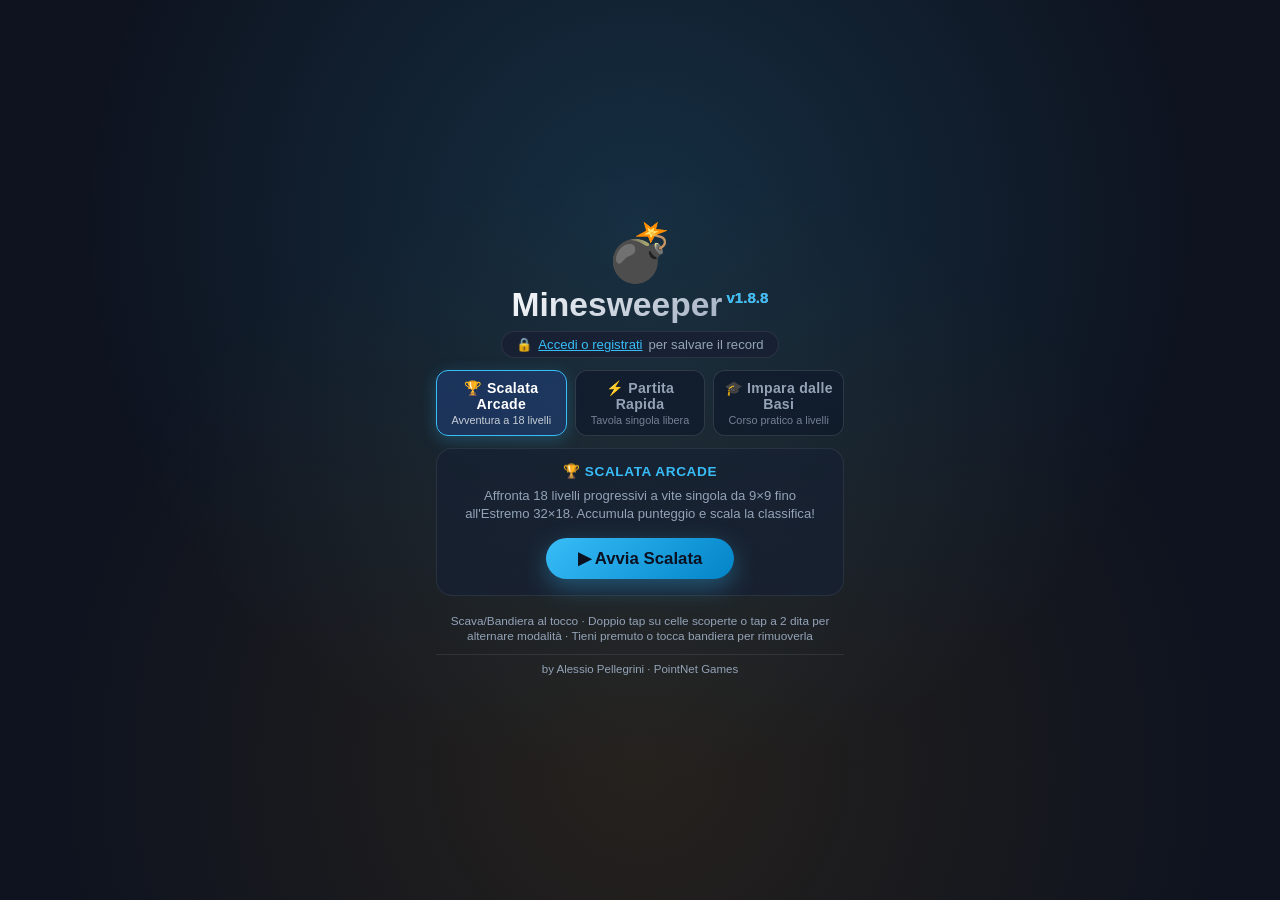
==== games/minesweeper-arcade/index.html @ a7938a9d "fix(academy): rebuild authentic barrier-preserved 9x9 test boards and clear directional instructions" ====
<!DOCTYPE html>
<html lang="it">
<head>
	<meta charset="UTF-8">
	<meta name="viewport" content="width=device-width, initial-scale=1.0, maximum-scale=1.0, user-scalable=no">
	<title>Minesweeper Arcade</title>
	<link rel="stylesheet" href="css/style.css?v=1.8.8">
	<link rel="stylesheet" href="css/tutorial.css?v=1.8.8">
</head>
<body>

	<div id="splash">
		<div class="splash-inner">
			<div class="splash-emoji">💣</div>
			<h1 class="splash-title">Minesweeper<sup class="splash-version">v1.8.8</sup></h1>
			<div id="splash-player-status" class="splash-player-status" data-i18n="game.verifying_account">Verifica account in corso...</div>

			<!-- SELETTORE MODALITÀ TABS -->
			<div class="splash-mode-tabs" role="tablist">
				<button type="button" class="splash-tab-btn active" id="tab-btn-scalata" role="tab" aria-selected="true" aria-controls="panel-scalata">
					<span class="splash-tab-title" data-i18n="game.arcade_mode">🏆 Scalata Arcade</span>
					<span class="splash-tab-sub" data-i18n="game.arcade_sub">Avventura a 18 livelli</span>
				</button>
				<button type="button" class="splash-tab-btn" id="tab-btn-classic" role="tab" aria-selected="false" aria-controls="panel-classic">
					<span class="splash-tab-title" data-i18n="game.quick_mode">⚡ Partita Rapida</span>
					<span class="splash-tab-sub" data-i18n="game.quick_sub">Tavola singola libera</span>
				</button>
				<button type="button" class="splash-tab-btn" id="tab-btn-academy" role="tab" aria-selected="false" aria-controls="panel-academy">
					<span class="splash-tab-title" data-i18n="academy.tab_title">🎓 Scuola di Logica</span>
					<span class="splash-tab-sub" data-i18n="academy.tab_sub">Corso pratico a livelli</span>
				</button>
			</div>

			<!-- PANNELLO 1: SCALATA ARCADE (Default) -->
			<div class="splash-mode-panel active" id="panel-scalata" role="tabpanel" aria-labelledby="tab-btn-scalata">
				<div class="splash-mode-section">
					<div class="splash-section-title" data-i18n="game.arcade_mode">🏆 Scalata Arcade</div>
					<p class="splash-section-desc" data-i18n="game.arcade_desc">Affronta 18 livelli progressivi a vite singola da 9×9 fino all'Estremo 32×18. Accumula punteggio e scala la classifica!</p>
					<button id="splash-play-scalata" class="btn btn-primary splash-play" data-i18n="game.start_arcade">▶ Avvia Scalata</button>
				</div>
			</div>

			<!-- PANNELLO 2: PARTITA RAPIDA CLASSICA -->
			<div class="splash-mode-panel" id="panel-classic" role="tabpanel" aria-labelledby="tab-btn-classic">
				<div class="splash-mode-section">
					<div class="splash-section-title" data-i18n="game.quick_desc">⚡ Scegli la difficoltà della singola tavola</div>
					<div class="classic-presets-grid">
						<button class="btn btn-preset" data-preset="easy">
							<span class="preset-name">🟢 <span data-i18n="game.easy">Facile</span></span>
							<span class="preset-details">9 × 9 · 10 💣</span>
						</button>
						<button class="btn btn-preset" data-preset="medium">
							<span class="preset-name">🟡 <span data-i18n="game.medium">Medio</span></span>
							<span class="preset-details">16 × 16 · 40 💣</span>
						</button>
						<button class="btn btn-preset" data-preset="hard">
							<span class="preset-name">🔴 <span data-i18n="game.hard">Difficile</span></span>
							<span class="preset-details">30 × 16 · 99 💣</span>
						</button>
						<button class="btn btn-preset" data-preset="extreme">
							<span class="preset-name">💀 <span data-i18n="game.extreme">Estremo</span></span>
							<span class="preset-details">32 × 18 · 150 💣</span>
						</button>
					</div>

					<div class="classic-mode-toggle-group">
						<span class="toggle-group-label" data-i18n="game.board_generation_label">Risolvibilità:</span>
						<div class="toggle-segmented-pill">
							<button type="button" class="segmented-btn active" id="btn-toggle-noguess" data-mode="noguess" data-i18n="game.mode_noguess">
								🧩 100% Logica (No-Guess)
							</button>
							<button type="button" class="segmented-btn" id="btn-toggle-random" data-mode="random" data-i18n="game.mode_random">
								🎲 Classico Casuale
							</button>
						</div>
					</div>
				</div>
			</div>

			<!-- PANNELLO 3: SCUOLA DI LOGICA / ACADEMY -->
			<div class="splash-mode-panel" id="panel-academy" role="tabpanel" aria-labelledby="tab-btn-academy">
				<div class="splash-mode-section academy-section">
					<div class="splash-section-title" data-i18n="academy.title">🎓 Scuola di Logica & Strategia</div>
					<p class="splash-section-desc" data-i18n="academy.subtitle">Lezioni progressive con banchi di prova interattivi. Avanzi solo quando dimostri di aver compreso!</p>
					<button type="button" id="splash-play-academy" class="btn btn-primary splash-play academy-main-play">▶ Inizia il Corso</button>
					<div class="academy-lessons-list" id="academy-lessons-list">
						<!-- Populated dynamically by Academy module -->
					</div>
				</div>
			</div>

			<p class="splash-hint" data-i18n="game.hint_scroll_zoom">Trascina per scorrere · Pizzica o usa la rotellina per zoomare · Tocca un numero per il chording automatico</p>
			<p class="splash-author" data-i18n="game.author">by Alessio Pellegrini · PointNet Games</p>
		</div>
	</div>

	<div class="app-container" id="game" data-game-id="" data-game-slug="minesweeper-arcade">
		<div class="didactic-banner" id="didactic-banner">
			<div class="didactic-banner-left">
				<span class="didactic-badge" data-i18n="didactic.badge">🎓 Didattica</span>
				<span class="didactic-desc" data-i18n="didactic.subtitle">Allenamento senza punteggio</span>
			</div>
			<div class="didactic-actions">
				<button type="button" class="btn-didactic-action btn-didactic-undo" id="btn-didactic-undo" data-i18n-title="didactic.undo_move" title="Annulla mossa (Indietro)" disabled>↩️ <span data-i18n="didactic.undo">Indietro</span></button>
				<button type="button" class="btn-didactic-action btn-didactic-redo" id="btn-didactic-redo" data-i18n-title="didactic.redo_move" title="Ripristina mossa (Avanti)" disabled>↪️ <span data-i18n="didactic.redo">Avanti</span></button>
				<button type="button" class="btn-didactic-action btn-didactic-patterns" id="btn-didactic-patterns" data-i18n-title="didactic.patterns_toggle" title="Riconosci ed evidenzia i pattern tattici sulla tavola">🧩 <span data-i18n="didactic.patterns">Pattern</span></button>
				<button type="button" class="btn-didactic-heatmap" id="btn-didactic-heatmap" data-i18n-title="didactic.heatmap_toggle" title="Attiva/Disattiva mappa visiva delle mosse">🗺️ <span data-i18n="game.map">Mappa</span></button>
				<button type="button" class="btn-didactic-hint" id="btn-didactic-hint" data-i18n-title="game.explain_move" title="Mostra un consiglio logico per la prossima mossa">💡 <span data-i18n="game.explain_move">Spiegami la mossa</span></button>
			</div>
		</div>
		<div class="hud-sidebar">
			<header class="hud-header">
				<div class="hud-item mines" data-i18n-title="game.mines_remaining" title="Mines remaining">
					<span>🚩</span>
					<span id="mine-count">5</span>
				</div>
				<div class="hud-level-pill">
					<span class="level-badge" id="level-label">LVL 1</span>
					<div class="level-progress-bar">
						<div class="level-progress-fill" id="level-progress"></div>
					</div>
				</div>
				<div class="hud-item timer" data-i18n-title="game.time" title="Time">
					<span>⏱️</span>
					<span id="timer">0</span>
				</div>
				<div class="hud-item score" data-i18n-title="game.score" title="Total Score">
					<span>🏆</span>
					<span id="score-total">0</span>
				</div>
				<button type="button" class="hud-badge-noguess hidden" id="badge-no-guess" data-i18n-title="game.noguess_badge_title" title="Tavola 100% Logica (Risolvibile senza indovinare)">
					<span>🧩 Logica</span>
				</button>
			</header>

			<div class="bottom-bar">
				<div class="mode-pill-selector">
					<button class="pill-btn active" id="btn-mode-dig" data-i18n-title="game.tap_to_reveal" title="Tocca per scoprire le caselle">⛏️ <span data-i18n="game.dig">Scava</span></button>
					<button class="pill-btn flag-btn" id="btn-mode-flag" data-i18n-title="game.tap_to_flag" title="Tocca per posizionare bandierine">🚩 <span data-i18n="game.flag">Bandiera</span></button>
					<button class="pill-btn inspect-btn" id="btn-mode-inspect" style="display:none" data-i18n-title="game.tap_to_inspect" title="Tocca una casella per spiegazione">🔍 <span data-i18n="game.info">Info</span></button>
				</div>
				<div class="action-buttons-row">
					<button class="icon-action-btn" id="btn-zoom-fit" data-i18n-title="game.zoom_fit" title="Adatta tavola">🔲</button>
					<button class="icon-action-btn" id="btn-zoom-in" data-i18n-title="game.zoom_in" title="Ingrandisci (Zoom In)">＋</button>
					<button class="icon-action-btn" id="btn-zoom-out" data-i18n-title="game.zoom_out" title="Rimpicciolisci (Zoom Out)">−</button>
					<button class="icon-action-btn" id="sound-toggle" data-i18n-title="game.sound_toggle" title="Attiva/Disattiva Suono">🔊</button>
					<button class="icon-action-btn" id="btn-menu" data-i18n-title="game.home_menu" title="Menu Principale">🏠</button>
					<button class="icon-action-btn fs-close" id="fs-close" data-i18n-title="game.exit_fullscreen" title="Esci da schermo intero">✕</button>
				</div>
			</div>
		</div>

		<main class="board-arena" id="board-arena">
			<div class="mode-toast-hud" id="mode-toast-hud" aria-live="polite"></div>
			<div class="board-viewport" id="board-viewport">
				<div class="board-layer" id="board-layer">
					<div class="board" id="board"></div>
				</div>
			</div>
		</main>
	</div>

	<div class="overlay" id="overlay">
		<div class="modal">
			<div class="modal-emoji" id="modal-emoji">🏆</div>
			<h2 class="modal-title" id="modal-title">Level Cleared!</h2>
			<p class="modal-score" id="modal-score"></p>
			<p class="modal-position" id="modal-position"></p>
			<div class="modal-actions">
				<button class="btn btn-primary" id="modal-next">▶ Prossimo Livello</button>
				<button class="btn btn-secondary" id="modal-replay" style="display:none">🔁 Rigioca Livello</button>
				<button class="btn btn-secondary" id="modal-close" data-i18n="game.close">Chiudi</button>
			</div>
		</div>
	</div>

	<!-- Floating Didactic Explanation Toast (Draggable) -->
	<div class="didactic-toast" id="didactic-toast">
		<div class="didactic-toast-handle" id="didactic-toast-handle" title="Trascina per spostare">
			<span class="didactic-toast-handle-bar"></span>
		</div>
		<div class="didactic-toast-title" id="didactic-toast-title" data-i18n="didactic.toast_title">💡 Spiegazione Didattica</div>
		<div class="didactic-toast-text" id="didactic-toast-text"></div>
		<button type="button" class="didactic-toast-close" id="didactic-toast-close" data-i18n="didactic.understood">Ho capito</button>
	</div>

	<!-- i18n Micro Engine and Language Packs -->
	<script src="js/i18n/it.js?v=1.8.8"></script>
	<script src="js/i18n/en.js?v=1.8.8"></script>
	<script src="js/i18n.js?v=1.8.8"></script>

	<!-- Game Modules -->
	<script src="js/audio.js?v=1.8.8"></script>
	<script src="js/viewport.js?v=1.8.8"></script>
	<script src="js/solver.js?v=1.8.8"></script>
	<script src="js/academy.js?v=1.8.8"></script>
	<script src="js/app.js?v=1.8.8"></script>
</body>
</html>
---- games/minesweeper-arcade/css/style.css ----
:root {
			--bg-app: #0e131f;
			--bg-surface: #182032;
			--bg-cell-covered: #283a52;
			--bg-cell-hover: #354a6b;
			--bg-cell-revealed: #121a28;
			--bg-board: #070b13;
			--text-main: #f8fafc;
			--text-muted: #94a3b8;
			--accent: #38bdf8;
			--accent-glow: rgba(56, 189, 248, 0.35);
			--danger: #ef4444;
			--success: #10b981;
			--gold: #f59e0b;
			/* Modern Clean pastel numbers - high outdoor OLED legibility */
			--num-1: #38bdf8;
			--num-2: #34d399;
			--num-3: #f87171;
			--num-4: #c084fc;
			--num-5: #fb923c;
			--num-6: #22d3ee;
			--num-7: #f472b6;
			--num-8: #cbd5e1;
		}

		* { box-sizing: border-box; margin: 0; padding: 0; }

		html, body {
			width: 100%;
			height: 100%;
			background: var(--bg-app);
			color: var(--text-main);
			font-family: -apple-system, BlinkMacSystemFont, "Segoe UI", Roboto, "Helvetica Neue", Arial, sans-serif;
			user-select: none;
			-webkit-user-select: none;
			touch-action: none;
			overflow: hidden;
		}

		body {
			display: flex;
			align-items: center;
			justify-content: center;
			background-image:
				radial-gradient(circle at 50% 10%, rgba(56, 189, 248, 0.06) 0%, transparent 50%),
				radial-gradient(circle at 50% 90%, rgba(245, 158, 11, 0.05) 0%, transparent 50%);
		}

		/* Main App Container: Clean full-viewport minimal canvas */
		.app-container {
			width: 100%;
			max-width: 900px;
			height: 100vh;
			max-height: 100vh;
			display: flex;
			flex-direction: column;
			justify-content: space-between;
			padding: 12px 14px;
			box-sizing: border-box;
			overflow: hidden;
		}

		/* Clean Minimalist Header (HUD) */
		.hud-header {
			display: flex;
			align-items: center;
			justify-content: space-between;
			background: rgba(24, 32, 50, 0.7);
			border: 1px solid rgba(255, 255, 255, 0.06);
			border-radius: 14px;
			padding: 8px 16px;
			backdrop-filter: blur(8px);
			-webkit-backdrop-filter: blur(8px);
			flex-shrink: 0;
			box-shadow: 0 4px 16px rgba(0, 0, 0, 0.25);
		}

		.hud-item {
			display: flex;
			align-items: center;
			gap: 6px;
			font-size: 0.95rem;
			font-weight: 800;
			letter-spacing: 0.2px;
		}

		.hud-item.mines { color: var(--gold); }
		.hud-item.timer { color: var(--text-main); font-variant-numeric: tabular-nums; }
		.hud-item.score { color: var(--accent); font-variant-numeric: tabular-nums; }

		.hud-level-pill {
			display: flex;
			flex-direction: column;
			align-items: center;
			gap: 3px;
		}

		.level-badge {
			font-size: 0.75rem;
			font-weight: 900;
			letter-spacing: 0.8px;
			color: var(--accent);
			text-transform: uppercase;
		}

		.level-progress-bar {
			width: 60px;
			height: 4px;
			background: rgba(10, 14, 23, 0.8);
			border-radius: 999px;
			overflow: hidden;
		}

		.level-progress-fill {
			height: 100%;
			width: 6.6%;
			background: linear-gradient(90deg, var(--accent), #34d399);
			border-radius: 999px;
			transition: width 0.3s ease;
		}

		/* Board Arena: Pan & Pinch-to-Zoom Viewport Container */
		.board-arena {
			flex: 1;
			display: flex;
			align-items: center;
			justify-content: center;
			overflow: hidden;
			position: relative;
			padding: 0;
			width: 100%;
			min-height: 0;
			touch-action: none;
			user-select: none;
			-webkit-user-select: none;
		}

		.board-viewport {
			width: 100%;
			height: 100%;
			position: relative;
			overflow: hidden;
			display: flex;
			align-items: center;
			justify-content: center;
			touch-action: none;
		}

		.board-layer {
			position: absolute;
			transform-origin: 0 0;
			will-change: transform;
			left: 0;
			top: 0;
		}

		.board-layer.smooth-animate {
			transition: transform 0.24s cubic-bezier(0.2, 0.9, 0.3, 1);
		}

		.board {
			display: inline-grid;
			gap: 3px;
			background: var(--bg-board);
			border-radius: 14px;
			padding: 6px;
			border: 1px solid rgba(255, 255, 255, 0.05);
			box-shadow: 0 10px 30px rgba(0, 0, 0, 0.45), inset 0 2px 6px rgba(0, 0, 0, 0.6);
			transition: transform 0.25s ease;
		}

		.board.flipping { transform: rotateX(90deg); }

		/* "The Clean One" Signature Squircle Tile - Enhanced OLED Outdoor Contrast */
		.cell {
			width: 32px;
			height: 32px;
			touch-action: none;
			background: var(--bg-cell-covered);
			border: 1px solid rgba(255, 255, 255, 0.08);
			border-radius: 4px;
			cursor: pointer;
			font-size: 1.05rem;
			font-weight: 900;
			display: flex;
			align-items: center;
			justify-content: center;
			transition: background 0.12s ease, transform 0.08s ease, box-shadow 0.12s ease, border-color 0.12s ease;
			color: var(--text-main);
			font-family: inherit;
			position: relative;
			box-shadow: 0 2px 5px rgba(0, 0, 0, 0.35), inset 0 1px 0 rgba(255, 255, 255, 0.16);
		}

		.cell:hover:not(.revealed):not(.flagged):not(.game-over) {
			background: var(--bg-cell-hover);
			border-color: rgba(255, 255, 255, 0.15);
			transform: translateY(-1px);
			box-shadow: 0 4px 10px rgba(0, 0, 0, 0.4), inset 0 1px 0 rgba(255, 255, 255, 0.22);
		}

		.cell:active:not(.revealed) {
			transform: scale(0.94);
		}

		/* Clean revealed state: flat, sunken, clean */
		.cell.revealed {
			background: var(--bg-cell-revealed);
			border: 1px solid rgba(255, 255, 255, 0.08);
			box-shadow: inset 0 2px 4px rgba(0, 0, 0, 0.65), inset 0 0 0 1px rgba(0, 0, 0, 0.35);
			cursor: default;
			animation: cell-ripple-in 0.22s cubic-bezier(0.34, 1.56, 0.64, 1) both;
		}

		.cell.revealed.has-number {
			cursor: pointer;
			background: #172437;
			border-color: rgba(56, 189, 248, 0.12);
			box-shadow: inset 0 0 4px rgba(56, 189, 248, 0.06), 0 1px 2px rgba(0,0,0,0.3);
		}

		.cell.revealed.has-number:hover {
			background: #1e3048;
			border-color: rgba(56, 189, 248, 0.25);
		}

		body.didactic-mode .board {
			gap: 3px;
		}

		body.didactic-mode .cell {
			border-radius: 4px;
		}

		body.didactic-mode .cell.revealed:not(.has-number) {
			background: #111827;
			border: 1px solid rgba(255, 255, 255, 0.12);
			box-shadow: inset 0 2px 4px rgba(0, 0, 0, 0.5);
			opacity: 1;
		}

		body.didactic-mode .cell.revealed.has-number {
			background: #111a28;
			border: 1px solid rgba(56, 189, 248, 0.22);
			box-shadow: inset 0 2px 4px rgba(0, 0, 0, 0.6), inset 0 0 6px rgba(56, 189, 248, 0.08);
		}

		body.didactic-mode .cell:not(.revealed):not(.flagged) {
			background: #2b3d55;
			border: 1px solid rgba(255, 255, 255, 0.2);
			box-shadow: 0 3px 6px rgba(0, 0, 0, 0.5), inset 0 1px 0 rgba(255, 255, 255, 0.3);
		}

		.cell.cell-hint {
			background: #334e68 !important;
			transform: scale(0.91);
			transition: transform 0.1s ease;
		}

		.cell.flagged {
			background: var(--bg-cell-covered);
			animation: flag-pop 0.22s cubic-bezier(0.34, 1.56, 0.64, 1);
		}

		.cell.mine-hit {
			background: var(--danger) !important;
			box-shadow: 0 0 20px rgba(239, 68, 68, 0.9);
			animation: explode 0.35s ease;
		}

		.cell.mine-shown { background: var(--bg-cell-revealed); }
		.cell.wrong-flag { background: #f87171 !important; color: #fff; }

		.num-1 { color: var(--num-1); }
		.num-2 { color: var(--num-2); }
		.num-3 { color: var(--num-3); }
		.num-4 { color: var(--num-4); }
		.num-5 { color: var(--num-5); }
		.num-6 { color: var(--num-6); }
		.num-7 { color: var(--num-7); }
		.num-8 { color: var(--num-8); }

		@keyframes cell-ripple-in {
			0% { transform: scale(0.75); opacity: 0.6; }
			100% { transform: scale(1); opacity: 1; }
		}

		@keyframes flag-pop {
			0% { transform: scale(0.4) rotate(-15deg); }
			65% { transform: scale(1.15) rotate(4deg); }
			100% { transform: scale(1) rotate(0deg); }
		}

		@keyframes explode {
			0% { background: #fff; transform: scale(1.35); }
			40% { background: var(--danger); transform: scale(0.9); }
			100% { background: var(--danger); transform: scale(1); }
		}

		/* Floating Bottom Controller Bar */
		.bottom-bar {
			display: flex;
			align-items: center;
			justify-content: space-between;
			gap: 12px;
			flex-shrink: 0;
			padding-top: 4px;
		}

		/* Sliding Segmented Pill (Dig vs Flag) */
		.mode-pill-selector {
			background: var(--bg-surface);
			border: 1px solid rgba(255, 255, 255, 0.08);
			border-radius: 999px;
			padding: 4px;
			display: inline-flex;
			gap: 4px;
			box-shadow: 0 4px 14px rgba(0, 0, 0, 0.3);
		}

		.pill-btn {
			background: transparent;
			border: none;
			color: var(--text-muted);
			font-family: inherit;
			font-size: 0.88rem;
			font-weight: 800;
			padding: 8px 18px;
			border-radius: 999px;
			cursor: pointer;
			display: inline-flex;
			align-items: center;
			gap: 6px;
			transition: all 0.2s cubic-bezier(0.34, 1.56, 0.64, 1);
		}

		.pill-btn.active {
			background: var(--accent);
			color: #0b1120;
			box-shadow: 0 3px 12px var(--accent-glow);
		}

		.pill-btn.flag-btn.active {
			background: var(--gold);
			color: #0b1120;
			box-shadow: 0 3px 12px rgba(245, 158, 11, 0.4);
		}

		/* Global Flag Mode Indication: Ambient Glow on Board & HUD */
		body.mode-flag-active .board {
			border-color: rgba(245, 158, 11, 0.35);
			box-shadow: 0 10px 30px rgba(0, 0, 0, 0.45), 0 0 20px rgba(245, 158, 11, 0.18), inset 0 2px 6px rgba(0, 0, 0, 0.6);
		}

		body.mode-flag-active .hud-item.mines {
			text-shadow: 0 0 12px rgba(245, 158, 11, 0.7);
			animation: flagPulse 1.6s ease-in-out infinite;
		}

		@keyframes flagPulse {
			0%, 100% { transform: scale(1); }
			50% { transform: scale(1.06); }
		}

		/* Floating Mode Switch HUD Badge */
		.mode-toast-hud {
			position: absolute;
			top: 20px;
			left: 50%;
			transform: translateX(-50%) translateY(-12px) scale(0.9);
			background: rgba(14, 19, 31, 0.88);
			border: 1px solid rgba(255, 255, 255, 0.16);
			color: #ffffff;
			font-size: 0.95rem;
			font-weight: 800;
			padding: 8px 18px;
			border-radius: 999px;
			display: flex;
			align-items: center;
			gap: 8px;
			pointer-events: none;
			opacity: 0;
			z-index: 50;
			backdrop-filter: blur(8px);
			-webkit-backdrop-filter: blur(8px);
			box-shadow: 0 8px 24px rgba(0, 0, 0, 0.45);
			transition: opacity 0.18s ease, transform 0.22s cubic-bezier(0.34, 1.56, 0.64, 1);
		}

		.mode-toast-hud.show {
			opacity: 1;
			transform: translateX(-50%) translateY(0) scale(1);
		}

		.mode-toast-hud.toast-flag {
			border-color: rgba(245, 158, 11, 0.5);
			box-shadow: 0 8px 24px rgba(0, 0, 0, 0.45), 0 0 16px rgba(245, 158, 11, 0.25);
			color: #fbbf24;
		}

		.mode-toast-hud.toast-dig {
			border-color: rgba(56, 189, 248, 0.5);
			box-shadow: 0 8px 24px rgba(0, 0, 0, 0.45), 0 0 16px rgba(56, 189, 248, 0.25);
			color: #38bdf8;
		}

		.action-buttons-row {
			display: flex;
			align-items: center;
			gap: 6px;
		}

		.icon-action-btn {
			width: 38px;
			height: 38px;
			border-radius: 50%;
			background: var(--bg-surface);
			border: 1px solid rgba(255, 255, 255, 0.08);
			color: var(--text-main);
			font-size: 1rem;
			cursor: pointer;
			display: inline-flex;
			align-items: center;
			justify-content: center;
			transition: all 0.18s ease;
			box-shadow: 0 4px 12px rgba(0, 0, 0, 0.25);
			user-select: none;
		}

		.icon-action-btn:hover {
			background: var(--bg-cell-hover);
			transform: translateY(-1px);
			border-color: var(--accent);
		}

		/* Particles */
		.particle {
			position: absolute;
			pointer-events: none;
			border-radius: 50%;
			animation: particle-fly 0.65s ease-out forwards;
			z-index: 10;
		}

		@keyframes particle-fly {
			to { transform: translate(var(--dx), var(--dy)) scale(0.2); opacity: 0; }
		}

		/* Confetti */
		.confetti {
			position: fixed;
			width: 8px;
			height: 8px;
			pointer-events: none;
			z-index: 200;
			animation: confetti-fall 2.8s ease-out forwards;
		}

		@keyframes confetti-fall {
			0% { transform: translateY(-10vh) rotate(0deg); opacity: 1; }
			100% { transform: translateY(110vh) rotate(720deg); opacity: 0; }
		}

		/* Modals */
		.overlay {
			position: fixed;
			inset: 0;
			display: none;
			align-items: center;
			justify-content: center;
			background: rgba(10, 14, 23, 0.8);
			backdrop-filter: blur(6px);
			-webkit-backdrop-filter: blur(6px);
			z-index: 100;
			animation: fade-in 0.25s ease;
		}

		.overlay.show { display: flex; }

		.modal {
			background: #162032;
			border-radius: 20px;
			padding: 30px 24px;
			text-align: center;
			max-width: 380px;
			width: 90%;
			box-shadow: 0 24px 60px rgba(0, 0, 0, 0.6), 0 0 0 1px rgba(255, 255, 255, 0.08);
			animation: modal-in 0.35s cubic-bezier(0.34, 1.56, 0.64, 1);
		}

		.modal-emoji { font-size: 3.5rem; margin-bottom: 8px; animation: bounce 0.6s ease; }
		.modal-title { font-size: 1.5rem; font-weight: 900; margin-bottom: 8px; }
		.modal-score { color: var(--text-muted); font-size: 0.95rem; margin-bottom: 8px; }
		.modal-position { color: var(--gold); font-weight: 700; font-size: 1rem; margin-bottom: 20px; min-height: 24px; line-height: 1.4; }
		.modal-actions { display: flex; gap: 8px; justify-content: center; flex-wrap: wrap; }

		.btn {
			padding: 10px 22px;
			border-radius: 999px;
			border: none;
			font-size: 0.92rem;
			font-weight: 800;
			cursor: pointer;
			transition: all 0.18s ease;
			font-family: inherit;
			display: inline-flex;
			align-items: center;
			justify-content: center;
			text-align: center;
			gap: 6px;
			user-select: none;
			-webkit-user-select: none;
			touch-action: manipulation;
		}

		.btn-primary { background: linear-gradient(135deg, var(--accent), #0284c7); color: #0b1120; }
		.btn-primary:hover { transform: translateY(-2px); box-shadow: 0 6px 18px var(--accent-glow); }
		.btn-secondary { background: var(--bg-surface); color: var(--text-main); }
		.btn-secondary:hover { background: var(--bg-cell-hover); }

		@keyframes fade-in { from { opacity: 0; } to { opacity: 1; } }
		@keyframes modal-in { from { transform: scale(0.8) translateY(20px); opacity: 0; } to { transform: scale(1) translateY(0); opacity: 1; } }
		@keyframes bounce { 0%, 100% { transform: translateY(0); } 50% { transform: translateY(-12px); } }

		/* Splash screen */
		#splash {
			position: fixed;
			inset: 0;
			z-index: 900;
			background:
				radial-gradient(circle at 50% 25%, rgba(56, 189, 248, 0.16) 0%, transparent 60%),
				radial-gradient(circle at 50% 85%, rgba(245, 158, 11, 0.10) 0%, transparent 60%),
				var(--bg-app);
			display: flex;
			align-items: center;
			justify-content: center;
			transition: opacity 0.3s ease, visibility 0.3s ease;
		}

		#splash.hidden { opacity: 0; visibility: hidden; pointer-events: none; }

		.splash-inner {
			text-align: center;
			padding: 20px 16px;
			max-width: 440px;
			width: 92%;
			max-height: 94vh;
			overflow-y: auto;
			scrollbar-width: thin;
			box-sizing: border-box;
			display: flex;
			flex-direction: column;
			align-items: center;
		}

		.splash-emoji { font-size: 3.5rem; margin-bottom: 4px; animation: bounce 1.4s ease infinite; line-height: 1; }
		.splash-title {
			font-size: 2.1rem;
			font-weight: 900;
			background: linear-gradient(135deg, #f8fafc, #94a3b8);
			-webkit-background-clip: text;
			-webkit-text-fill-color: transparent;
			background-clip: text;
			margin-bottom: 6px;
			line-height: 1.2;
		}

		.splash-version {
			font-size: 0.45em;
			font-weight: 700;
			vertical-align: super;
			margin-left: 4px;
			color: var(--accent);
			-webkit-text-fill-color: var(--accent);
		}

		.splash-player-status {
			margin-bottom: 12px;
			font-size: 0.82rem;
			color: var(--text-muted);
			background: rgba(24, 32, 50, 0.8);
			padding: 5px 14px;
			border-radius: 999px;
			border: 1px solid rgba(255, 255, 255, 0.08);
			display: inline-flex;
			align-items: center;
			gap: 6px;
		}

		/* Splash Mode Switcher Tabs */
		.splash-mode-tabs {
			display: flex;
			gap: 8px;
			width: 100%;
			margin-bottom: 12px;
		}

		.splash-tab-btn {
			flex: 1;
			display: flex;
			flex-direction: column;
			align-items: center;
			justify-content: center;
			padding: 9px 8px;
			background: rgba(15, 23, 42, 0.65);
			border: 1.5px solid rgba(255, 255, 255, 0.12);
			border-radius: 12px;
			color: var(--text-muted);
			cursor: pointer;
			transition: all 0.2s ease;
			font-family: inherit;
		}

		.splash-tab-btn:hover {
			background: rgba(30, 41, 59, 0.85);
			border-color: rgba(255, 255, 255, 0.25);
			color: #fff;
		}

		.splash-tab-btn.active {
			background: rgba(37, 99, 235, 0.22);
			border-color: var(--accent);
			color: #fff;
			box-shadow: 0 4px 16px rgba(56, 189, 248, 0.25);
		}

		.splash-tab-title {
			font-size: 0.88rem;
			font-weight: 800;
			letter-spacing: 0.3px;
			display: flex;
			align-items: center;
			gap: 4px;
		}

		.splash-tab-sub {
			font-size: 0.68rem;
			opacity: 0.75;
			margin-top: 2px;
		}

		.splash-mode-panel {
			display: none;
			width: 100%;
			animation: fadeInTab 0.2s ease;
		}

		.splash-mode-panel.active {
			display: block;
		}

		@keyframes fadeInTab {
			from { opacity: 0; transform: translateY(4px); }
			to { opacity: 1; transform: translateY(0); }
		}

		.splash-mode-section {
			width: 100%;
			background: rgba(22, 32, 50, 0.7);
			border: 1px solid rgba(255, 255, 255, 0.08);
			border-radius: 16px;
			padding: 14px 14px 16px;
			margin-bottom: 10px;
			text-align: center;
			box-sizing: border-box;
		}

		.splash-section-title {
			font-size: 0.85rem;
			font-weight: 800;
			color: var(--accent);
			text-transform: uppercase;
			letter-spacing: 0.6px;
			margin-bottom: 8px;
		}

		.splash-section-desc {
			color: var(--text-muted);
			font-size: 0.82rem;
			margin-bottom: 14px;
			line-height: 1.4;
		}

		.classic-presets-grid {
			display: grid;
			grid-template-columns: repeat(2, 1fr);
			gap: 8px;
			width: 100%;
		}

		.btn-preset {
			background: var(--bg-surface);
			color: var(--text-main);
			border: 1px solid rgba(255, 255, 255, 0.08);
			border-radius: 12px;
			padding: 8px 6px;
			display: flex;
			flex-direction: column;
			align-items: center;
			gap: 3px;
			cursor: pointer;
			transition: all 0.18s ease;
			font-family: inherit;
		}

		.btn-preset:hover {
			background: var(--bg-cell-hover);
			border-color: var(--accent);
			transform: translateY(-2px);
			box-shadow: 0 4px 14px rgba(0, 0, 0, 0.35);
		}

		.preset-name {
			font-weight: 800;
			font-size: 0.85rem;
		}

		.preset-details {
			font-size: 0.72rem;
			color: var(--text-muted);
		}

		/* Academy Mode Section & Cards */
		.academy-section {
			max-height: 52vh;
			overflow-y: auto;
			padding-right: 6px;
			-webkit-overflow-scrolling: touch;
		}

		.academy-main-play {
			width: 100%;
			margin-bottom: 12px;
			font-size: 0.95rem;
			padding: 10px 18px;
			display: flex;
			align-items: center;
			justify-content: center;
			text-align: center;
			box-sizing: border-box;
			cursor: pointer;
			position: relative;
			z-index: 5;
		}

		.academy-lessons-list {
			display: flex;
			flex-direction: column;
			gap: 8px;
			width: 100%;
			margin-top: 6px;
		}

		.academy-card {
			background: rgba(15, 23, 42, 0.75);
			border: 1.5px solid rgba(255, 255, 255, 0.1);
			border-radius: 12px;
			padding: 10px 12px;
			text-align: left;
			cursor: pointer;
			transition: all 0.2s ease;
			display: flex;
			flex-direction: column;
			gap: 4px;
			position: relative;
			font-family: inherit;
		}

		.academy-card:hover:not(.locked) {
			background: rgba(30, 41, 59, 0.9);
			border-color: var(--accent);
			transform: translateY(-2px);
			box-shadow: 0 4px 14px rgba(56, 189, 248, 0.25);
		}

		.academy-card.locked {
			opacity: 0.45;
			cursor: not-allowed;
			filter: grayscale(0.8);
		}

		.academy-card.completed {
			border-color: rgba(52, 211, 153, 0.5);
			background: rgba(6, 95, 70, 0.2);
		}

		.academy-card-header {
			display: flex;
			align-items: center;
			justify-content: space-between;
			width: 100%;
		}

		.academy-card-title {
			font-size: 0.88rem;
			font-weight: 800;
			color: #fff;
			display: flex;
			align-items: center;
			gap: 6px;
		}

		.academy-card-badge {
			font-size: 0.68rem;
			font-weight: 800;
			padding: 2px 7px;
			border-radius: 999px;
			background: rgba(56, 189, 248, 0.18);
			color: #38bdf8;
			border: 1px solid rgba(56, 189, 248, 0.3);
		}

		.academy-card.completed .academy-card-badge {
			background: rgba(52, 211, 153, 0.2);
			color: #34d399;
			border-color: rgba(52, 211, 153, 0.4);
		}

		.academy-card-desc {
			font-size: 0.74rem;
			color: var(--text-muted);
			line-height: 1.35;
		}

		.academy-card-footer {
			margin-top: 4px;
			display: flex;
			align-items: center;
			justify-content: space-between;
		}

		.academy-status-tag {
			font-size: 0.72rem;
			font-weight: 700;
		}

		.academy-card.completed .academy-status-tag { color: #34d399; }
		.academy-card.locked .academy-status-tag { color: var(--text-muted); }
		.academy-card:not(.completed):not(.locked) .academy-status-tag { color: #fbbf24; }

		.splash-play { font-size: 1.05rem; padding: 10px 32px; box-shadow: 0 8px 24px var(--accent-glow); animation: pulse-glow 2s ease-in-out infinite; }
		.splash-hint { margin-top: 8px; color: var(--text-muted); font-size: 0.74rem; line-height: 1.3; }
		.splash-author { margin-top: 10px; padding-top: 8px; border-top: 1px solid rgba(148, 163, 184, 0.15); color: var(--text-muted); font-size: 0.72rem; width: 100%; }

		@keyframes pulse-glow {
			0%, 100% { box-shadow: 0 8px 24px var(--accent-glow); }
			50% { box-shadow: 0 8px 38px rgba(56, 189, 248, 0.7); }
		}

		/* Fullscreen exit button in action buttons row */
		.fs-close {
			display: none;
			color: #fca5a5;
			border-color: rgba(239, 68, 68, 0.35);
			background: rgba(239, 68, 68, 0.18);
		}

		.fs-close:hover {
			background: rgba(239, 68, 68, 0.85);
			color: #fff;
			border-color: #ef4444;
		}

		body.pointnet-games-fs .fs-close {
			display: inline-flex;
		}

		/* ============================================================
		   LANDSCAPE MODE — DOCKING HUD TO SIDE (Clean One Mobile Style)
		   ============================================================ */
		@media (orientation: landscape) and (max-height: 600px) {
			.app-container {
				max-width: 100%;
				height: 100vh;
				flex-direction: row;
				padding: 8px 14px;
				gap: 16px;
			}
			.hud-sidebar {
				width: 170px;
				display: flex;
				flex-direction: column;
				justify-content: space-between;
				flex-shrink: 0;
				height: 100%;
			}
			.hud-header {
				flex-direction: column;
				align-items: stretch;
				padding: 10px 12px;
				gap: 8px;
			}
			.hud-item {
				justify-content: space-between;
				font-size: 0.88rem;
			}
			.hud-level-pill {
				flex-direction: row;
				justify-content: space-between;
				padding-top: 4px;
				border-top: 1px solid rgba(255, 255, 255, 0.06);
			}
			.board-arena {
				flex: 1;
				height: 100%;
				padding: 0;
			}
			.board { gap: 2px; padding: 4px; border-radius: 10px; }
			.bottom-bar {
				flex-direction: column;
				align-items: stretch;
				gap: 8px;
				padding-top: 0;
			}
			.mode-pill-selector {
				width: 100%;
				display: flex;
			}
			.pill-btn {
				flex: 1;
				justify-content: center;
				padding: 6px 8px;
				font-size: 0.8rem;
			}
			.action-buttons-row {
				display: flex;
				flex-wrap: wrap;
				gap: 5px;
				justify-content: center;
			}
			.icon-action-btn {
				width: 32px;
				height: 32px;
				font-size: 0.88rem;
			}

			.splash-inner {
				max-width: 560px;
				flex-direction: column;
				gap: 6px;
				padding: 10px;
			}
			.splash-emoji { font-size: 2rem; margin-bottom: 0; }
			.splash-title { font-size: 1.4rem !important; margin-bottom: 0; }
			.splash-player-status { margin-bottom: 4px; font-size: 0.72rem; padding: 3px 10px; }
			.splash-mode-section { padding: 8px 10px; margin-bottom: 6px; }
			.splash-section-title { font-size: 0.78rem; margin-bottom: 4px; }
			.splash-section-desc { font-size: 0.72rem; margin-bottom: 6px; }
			.classic-presets-grid { gap: 6px; }
			.btn-preset { padding: 6px 4px; }
			.preset-name { font-size: 0.78rem; }
			.preset-details { font-size: 0.68rem; }
			.splash-play { font-size: 0.88rem; padding: 6px 20px; }
			.splash-hint { display: none; }
			.splash-author { display: none; }
		}

		/* ============================================================
		   MOBILE RESPONSIVE — ADAPT HUD, BOTTOM BAR & CONTROLS
		   ============================================================ */
		@media (max-width: 600px) {
			.app-container {
				padding: 8px 10px;
			}

			.hud-header {
				padding: 6px 10px;
			}

			.hud-item {
				gap: 4px;
				font-size: 0.86rem;
			}

			.hud-level-pill .level-badge {
				font-size: 0.7rem;
			}

			.level-progress-bar {
				width: 45px;
			}

			/* Bottom Controller Bar responsive wrapping */
			.bottom-bar {
				gap: 8px;
				flex-wrap: wrap;
				justify-content: center;
			}

			.mode-pill-selector {
				padding: 3px;
				gap: 2px;
			}

			.pill-btn {
				padding: 6px 12px;
				font-size: 0.8rem;
				gap: 4px;
			}

			.action-buttons-row {
				gap: 5px;
			}

			.icon-action-btn {
				width: 34px;
				height: 34px;
				font-size: 0.92rem;
			}
		}

		@media (max-width: 440px) {
			.app-container {
				padding: 6px 8px;
			}

			.hud-header {
				padding: 5px 8px;
			}

			.hud-item {
				font-size: 0.8rem;
				gap: 3px;
			}

			.hud-item span:first-child {
				font-size: 0.85rem;
			}

			.hud-level-pill .level-badge {
				font-size: 0.65rem;
			}

			.level-progress-bar {
				width: 36px;
				height: 3px;
			}

			.bottom-bar {
				flex-direction: column;
				align-items: center;
				gap: 6px;
			}

			.mode-pill-selector {
				width: 100%;
				display: flex;
				justify-content: stretch;
			}

			.pill-btn {
				flex: 1;
				justify-content: center;
				padding: 6px 8px;
				font-size: 0.78rem;
			}

			.action-buttons-row {
				width: 100%;
				justify-content: center;
				gap: 8px;
			}

			.icon-action-btn {
				width: 36px;
				height: 36px;
				font-size: 0.95rem;
			}
		}

		/* No-Guess Toggle in Classic Mode Splash Panel */
		.classic-mode-toggle-group {
			margin-top: 14px;
			display: flex;
			flex-direction: column;
			align-items: center;
			gap: 6px;
		}

		.toggle-group-label {
			font-size: 0.78rem;
			font-weight: 700;
			text-transform: uppercase;
			letter-spacing: 0.8px;
			color: rgba(255, 255, 255, 0.6);
		}

		.toggle-segmented-pill {
			display: inline-flex;
			background: rgba(10, 14, 23, 0.7);
			border: 1px solid rgba(255, 255, 255, 0.12);
			border-radius: 999px;
			padding: 3px;
			gap: 3px;
			max-width: 100%;
		}

		.segmented-btn {
			background: transparent;
			border: none;
			color: rgba(255, 255, 255, 0.65);
			font-size: 0.82rem;
			font-weight: 700;
			padding: 6px 12px;
			border-radius: 999px;
			cursor: pointer;
			transition: all 0.18s ease;
			font-family: inherit;
			white-space: nowrap;
		}

		.segmented-btn:hover:not(.active) {
			color: #fff;
			background: rgba(255, 255, 255, 0.05);
		}

		.segmented-btn.active {
			background: linear-gradient(135deg, #10b981, #059669);
			color: #fff;
			box-shadow: 0 2px 8px rgba(16, 185, 129, 0.35);
		}

		/* HUD No-Guess Certification Badge */
		.hud-badge-noguess {
			background: rgba(16, 185, 129, 0.14);
			border: 1px solid rgba(16, 185, 129, 0.35);
			color: #34d399;
			font-size: 0.75rem;
			font-weight: 800;
			letter-spacing: 0.3px;
			padding: 4px 8px;
			border-radius: 999px;
			cursor: pointer;
			display: inline-flex;
			align-items: center;
			gap: 4px;
			font-family: inherit;
			transition: all 0.18s ease;
		}

		.hud-badge-noguess:hover {
			background: rgba(16, 185, 129, 0.25);
			border-color: rgba(16, 185, 129, 0.6);
			transform: scale(1.04);
		}

		.hud-badge-noguess.hidden {
			display: none !important;
		}
---- games/minesweeper-arcade/css/tutorial.css ----
/**
 * Minesweeper Arcade — Educational Practice Mode Styling
 */

/* Persistent Didactic Header Banner */
.didactic-banner {
	display: none;
	align-items: center;
	justify-content: space-between;
	background: linear-gradient(135deg, rgba(30, 58, 138, 0.9), rgba(15, 23, 42, 0.95));
	border: 1px solid rgba(56, 189, 248, 0.4);
	border-radius: 12px;
	padding: 8px 14px;
	margin-bottom: 8px;
	box-shadow: 0 4px 16px rgba(0, 0, 0, 0.35);
	backdrop-filter: blur(8px);
	-webkit-backdrop-filter: blur(8px);
	animation: slideDown 0.3s ease;
}

body.didactic-mode .didactic-banner {
	display: flex;
}

@keyframes slideDown {
	from { opacity: 0; transform: translateY(-8px); }
	to { opacity: 1; transform: translateY(0); }
}

.didactic-banner-left {
	display: flex;
	align-items: center;
	gap: 8px;
}

.didactic-badge {
	background: #38bdf8;
	color: #0b1120;
	font-size: 0.72rem;
	font-weight: 900;
	letter-spacing: 0.5px;
	padding: 3px 8px;
	border-radius: 999px;
	text-transform: uppercase;
}

.didactic-desc {
	font-size: 0.78rem;
	color: #e2e8f0;
	font-weight: 600;
}

.didactic-actions {
	display: flex;
	align-items: center;
	gap: 6px;
}

.btn-didactic-heatmap {
	background: rgba(56, 189, 248, 0.18);
	color: #38bdf8;
	border: 1px solid rgba(56, 189, 248, 0.4);
	border-radius: 999px;
	padding: 6px 13px;
	font-size: 0.82rem;
	font-weight: 800;
	cursor: pointer;
	display: inline-flex;
	align-items: center;
	gap: 5px;
	transition: all 0.18s ease;
	font-family: inherit;
}

.btn-didactic-heatmap:hover {
	background: rgba(56, 189, 248, 0.3);
	border-color: #38bdf8;
	color: #fff;
	transform: translateY(-1px);
}

.btn-didactic-action {
	background: rgba(148, 163, 184, 0.15);
	color: #e2e8f0;
	border: 1px solid rgba(148, 163, 184, 0.3);
	border-radius: 999px;
	padding: 6px 12px;
	font-size: 0.8rem;
	font-weight: 800;
	cursor: pointer;
	display: inline-flex;
	align-items: center;
	gap: 4px;
	transition: all 0.18s ease;
	font-family: inherit;
}

.btn-didactic-action:hover:not(:disabled) {
	background: rgba(148, 163, 184, 0.28);
	border-color: #94a3b8;
	color: #fff;
	transform: translateY(-1px);
}

.btn-didactic-action:disabled {
	opacity: 0.38;
	cursor: not-allowed;
	filter: grayscale(1);
	transform: none !important;
}

.btn-didactic-heatmap.active {
	background: #38bdf8;
	color: #0b1120;
	border-color: #38bdf8;
	box-shadow: 0 0 12px rgba(56, 189, 248, 0.5);
}

.btn-didactic-patterns.active {
	background: #c084fc;
	color: #0b1120;
	border-color: #c084fc;
	box-shadow: 0 0 12px rgba(192, 132, 252, 0.6);
}

.btn-didactic-hint {
	background: linear-gradient(135deg, #f59e0b, #d97706);
	color: #0b1120;
	border: none;
	border-radius: 999px;
	padding: 6px 14px;
	font-size: 0.82rem;
	font-weight: 800;
	cursor: pointer;
	display: inline-flex;
	align-items: center;
	gap: 5px;
	box-shadow: 0 2px 8px rgba(245, 158, 11, 0.4);
	transition: all 0.18s ease;
	font-family: inherit;
}

.btn-didactic-hint:hover {
	transform: translateY(-1px);
	box-shadow: 0 4px 14px rgba(245, 158, 11, 0.6);
}

.btn-didactic-hint:active {
	transform: translateY(1px);
}

/* Pill selector Inspect Mode button - only displayed in didactic mode */
body.didactic-mode #btn-mode-inspect {
	display: inline-flex !important;
}

.pill-btn.inspect-btn.active {
	background: #38bdf8;
	color: #0b1120;
	border-color: #38bdf8;
	box-shadow: 0 0 10px rgba(56, 189, 248, 0.4);
}

/* Floating Didactic Explanation Toast */
.didactic-toast {
	position: fixed;
	bottom: 80px;
	left: 50%;
	transform: translate(-50%, 20px);
	background: rgba(15, 23, 42, 0.95);
	border: 1.5px solid #38bdf8;
	border-radius: 16px;
	padding: 10px 18px 14px 18px;
	max-width: 420px;
	width: 90%;
	z-index: 150;
	box-shadow: 0 10px 30px rgba(0, 0, 0, 0.5), 0 0 20px rgba(56, 189, 248, 0.25);
	opacity: 0;
	pointer-events: none;
	transition: opacity 0.25s ease, transform 0.25s cubic-bezier(0.34, 1.56, 0.64, 1);
	backdrop-filter: blur(10px);
	-webkit-backdrop-filter: blur(10px);
	text-align: center;
	touch-action: none;
	user-select: none;
	-webkit-user-select: none;
	cursor: grab;
}

.didactic-toast.show {
	opacity: 1;
	pointer-events: auto;
	transform: translate(-50%, 0);
}

.didactic-toast.is-dragged {
	transition: none !important;
	box-shadow: 0 16px 40px rgba(0, 0, 0, 0.7), 0 0 30px rgba(56, 189, 248, 0.5);
	cursor: grabbing !important;
}

/* Indicatore di trascinamento superiore */
.didactic-toast-handle {
	width: 100%;
	padding: 2px 0 6px 0;
	display: flex;
	align-items: center;
	justify-content: center;
}

.didactic-toast-handle-bar {
	display: block;
	width: 46px;
	height: 4px;
	background: rgba(148, 163, 184, 0.45);
	border-radius: 999px;
	transition: background 0.2s ease, width 0.2s ease;
}

.didactic-toast:hover .didactic-toast-handle-bar,
.didactic-toast.is-dragged .didactic-toast-handle-bar {
	background: #38bdf8;
	width: 60px;
}

.didactic-toast-title {
	font-size: 0.88rem;
	font-weight: 800;
	color: #38bdf8;
	margin-bottom: 4px;
	display: flex;
	align-items: center;
	justify-content: center;
	gap: 6px;
}

.didactic-toast-text {
	font-size: 0.82rem;
	color: #f1f5f9;
	line-height: 1.4;
	margin-bottom: 8px;
	cursor: grab;
}

.didactic-toast-close {
	background: rgba(255, 255, 255, 0.1);
	border: none;
	color: #cbd5e1;
	border-radius: 999px;
	padding: 4px 12px;
	font-size: 0.75rem;
	font-weight: 700;
	cursor: pointer;
	transition: background 0.15s ease;
	font-family: inherit;
}

.didactic-toast-close:hover {
	background: rgba(255, 255, 255, 0.2);
	color: #fff;
}

/* Board Cell Highlights in Tutor Mode */
.cell.cell-hint-safe {
	background: #065f46 !important;
	border-color: #34d399 !important;
	box-shadow: 0 0 16px rgba(52, 211, 153, 0.8), inset 0 0 8px rgba(52, 211, 153, 0.4) !important;
	animation: pulseSafe 1.4s infinite alternate;
	z-index: 5;
}

.cell.cell-hint-mine {
	background: #991b1b !important;
	border-color: #f87171 !important;
	box-shadow: 0 0 16px rgba(248, 113, 113, 0.8), inset 0 0 8px rgba(248, 113, 113, 0.4) !important;
	animation: pulseMine 1.4s infinite alternate;
	z-index: 5;
}

.cell.cell-hint-cause {
	border-color: #fbbf24 !important;
	background: rgba(245, 158, 11, 0.25) !important;
	box-shadow: 0 0 14px rgba(245, 158, 11, 0.8) !important;
	z-index: 4;
}

.cell.cell-hint-guess {
	background: #312e81 !important;
	border-color: #818cf8 !important;
	box-shadow: 0 0 16px rgba(129, 140, 248, 0.8), inset 0 0 8px rgba(129, 140, 248, 0.4) !important;
	animation: pulseGuess 1.4s infinite alternate;
	z-index: 5;
}

.cell.cell-hint-inspect {
	border-color: #38bdf8 !important;
	box-shadow: 0 0 16px #38bdf8, inset 0 0 6px rgba(56, 189, 248, 0.6) !important;
	z-index: 6;
	animation: pulseInspect 1.2s infinite alternate;
}

/* Didactic Mode: Clearly mark mistakenly placed flags with cross badge and warning glow */
body.didactic-mode .cell.flagged.didactic-wrong-flag {
	background: #450a0a !important;
	border-color: #ef4444 !important;
	box-shadow: 0 0 14px rgba(239, 68, 68, 0.9), inset 0 0 6px rgba(239, 68, 68, 0.6) !important;
	animation: pulseWrongFlag 1.2s infinite alternate;
}

@keyframes pulseWrongFlag {
	from { transform: scale(1); box-shadow: 0 0 8px rgba(239, 68, 68, 0.7); }
	to { transform: scale(1.06); box-shadow: 0 0 20px rgba(239, 68, 68, 1); }
}

@keyframes pulseInspect {
	from { box-shadow: 0 0 8px #38bdf8; transform: scale(1); }
	to { box-shadow: 0 0 20px #38bdf8; transform: scale(1.08); }
}

@keyframes pulseSafe {
	from { box-shadow: 0 0 8px rgba(52, 211, 153, 0.5); transform: scale(1); }
	to { box-shadow: 0 0 20px rgba(52, 211, 153, 0.95); transform: scale(1.06); }
}

@keyframes pulseMine {
	from { box-shadow: 0 0 8px rgba(248, 113, 113, 0.5); transform: scale(1); }
	to { box-shadow: 0 0 20px rgba(248, 113, 113, 0.95); transform: scale(1.06); }
}

@keyframes pulseGuess {
	from { box-shadow: 0 0 8px rgba(129, 140, 248, 0.5); transform: scale(1); }
	to { box-shadow: 0 0 20px rgba(129, 140, 248, 0.95); transform: scale(1.06); }
}

/* Tactical Pattern Highlights */
.cell.cell-pattern-clue {
	border-color: #c084fc !important;
	background: rgba(192, 132, 252, 0.28) !important;
	box-shadow: 0 0 16px rgba(192, 132, 252, 0.9), inset 0 0 8px rgba(192, 132, 252, 0.45) !important;
	z-index: 7;
	cursor: pointer;
	animation: pulsePatternClue 1.3s infinite alternate;
	transition: opacity 0.2s ease, filter 0.2s ease, transform 0.2s ease;
}

.cell.cell-pattern-safe {
	background: #065f46 !important;
	border-color: #34d399 !important;
	box-shadow: 0 0 14px rgba(52, 211, 153, 0.85), inset 0 0 6px rgba(52, 211, 153, 0.4) !important;
	z-index: 6;
	cursor: pointer;
	animation: pulseSafe 1.4s infinite alternate;
	transition: opacity 0.2s ease, filter 0.2s ease, transform 0.2s ease;
}

.cell.cell-pattern-mine {
	background: #991b1b !important;
	border-color: #f87171 !important;
	box-shadow: 0 0 14px rgba(248, 113, 113, 0.85), inset 0 0 6px rgba(248, 113, 113, 0.4) !important;
	z-index: 6;
	cursor: pointer;
	animation: pulseMine 1.4s infinite alternate;
	transition: opacity 0.2s ease, filter 0.2s ease, transform 0.2s ease;
}

.cell.cell-pattern-chord {
	border-color: #38bdf8 !important;
	box-shadow: 0 0 16px rgba(56, 189, 248, 0.95), inset 0 0 8px rgba(56, 189, 248, 0.5) !important;
	z-index: 8;
	cursor: pointer;
	animation: pulseChord 1.3s infinite alternate;
	transition: opacity 0.2s ease, filter 0.2s ease, transform 0.2s ease;
}

@keyframes pulseChord {
	from { box-shadow: 0 0 8px rgba(56, 189, 248, 0.6); transform: scale(1); }
	to { box-shadow: 0 0 22px rgba(56, 189, 248, 1); transform: scale(1.08); }
}

/* Spotlight Focus: subtle contrast when a specific pattern is focused/inspected */
.board.pattern-focus-active .cell:not(.cell-pattern-focus) {
	opacity: 0.82;
	transition: opacity 0.25s ease;
}

/* Flagged cells and number clues must NEVER be dimmed or obscured */
.board .cell.flagged,
.board.pattern-focus-active .cell.flagged,
.board .cell.revealed.has-number {
	opacity: 1 !important;
	filter: none !important;
}


.cell.cell-pattern-focus {
	opacity: 1 !important;
	filter: none !important;
	z-index: 10 !important;
	transform: scale(1.06);
	box-shadow: 0 0 24px #38bdf8, 0 0 10px #c084fc, inset 0 0 10px rgba(56, 189, 248, 0.7) !important;
	border-color: #38bdf8 !important;
}

.cell.cell-pattern-focus.cell-pattern-clue {
	border-color: #e879f9 !important;
	box-shadow: 0 0 24px #e879f9, 0 0 12px #c084fc, inset 0 0 8px rgba(232, 121, 249, 0.6) !important;
}

.cell.cell-pattern-focus.cell-pattern-safe {
	border-color: #34d399 !important;
	box-shadow: 0 0 24px #34d399, 0 0 12px #10b981, inset 0 0 8px rgba(52, 211, 153, 0.6) !important;
}

.cell.cell-pattern-focus.cell-pattern-mine {
	border-color: #f87171 !important;
	box-shadow: 0 0 24px #f87171, 0 0 12px #ef4444, inset 0 0 8px rgba(248, 113, 113, 0.6) !important;
}

@keyframes pulsePatternClue {
	from { box-shadow: 0 0 8px rgba(192, 132, 252, 0.6); transform: scale(1); }
	to { box-shadow: 0 0 20px rgba(192, 132, 252, 1); transform: scale(1.08); }
}

/* Academy & Didactic: Context numbers kept clearly legible */
.cell.cell-didactic-muted {
	opacity: 0.8 !important;
	filter: none;
	transition: opacity 0.2s ease;
}

.cell.cell-didactic-muted:hover {
	opacity: 1 !important;
}

/* ============================================================
   DIDACTIC BANNER RESPONSIVE
   ============================================================ */
@media (max-width: 600px) {
	.didactic-banner {
		flex-direction: column;
		align-items: stretch;
		gap: 6px;
		padding: 6px 10px;
		margin-bottom: 6px;
	}

	.didactic-banner-left {
		justify-content: space-between;
	}

	.didactic-actions {
		display: flex;
		flex-wrap: wrap;
		justify-content: center;
		gap: 4px;
	}

	.btn-didactic-action,
	.btn-didactic-heatmap,
	.btn-didactic-hint {
		padding: 5px 8px;
		font-size: 0.74rem;
	}
}

@media (max-width: 400px) {
	.didactic-desc {
		display: none;
	}

	.didactic-actions {
		gap: 3px;
	}

	.btn-didactic-action span,
	.btn-didactic-heatmap span {
		display: none;
	}

	.btn-didactic-action,
	.btn-didactic-heatmap {
		padding: 5px 7px;
		font-size: 0.85rem;
		min-width: 32px;
		justify-content: center;
	}

	.btn-didactic-hint {
		padding: 5px 10px;
		font-size: 0.72rem;
	}
}

/* Academy controls highlight */
.pill-btn-tutorial-pulse {
	animation: pillBtnPulse 1.2s ease-in-out infinite !important;
	border: 1px solid #f59e0b !important;
	box-shadow: 0 0 16px rgba(245, 158, 11, 0.8), 0 0 30px rgba(245, 158, 11, 0.4) !important;
}

@keyframes pillBtnPulse {
	0%, 100% {
		transform: scale(1);
		box-shadow: 0 0 12px rgba(245, 158, 11, 0.7);
	}
	50% {
		transform: scale(1.08);
		box-shadow: 0 0 24px rgba(245, 158, 11, 1), 0 0 35px rgba(245, 158, 11, 0.6);
	}
}
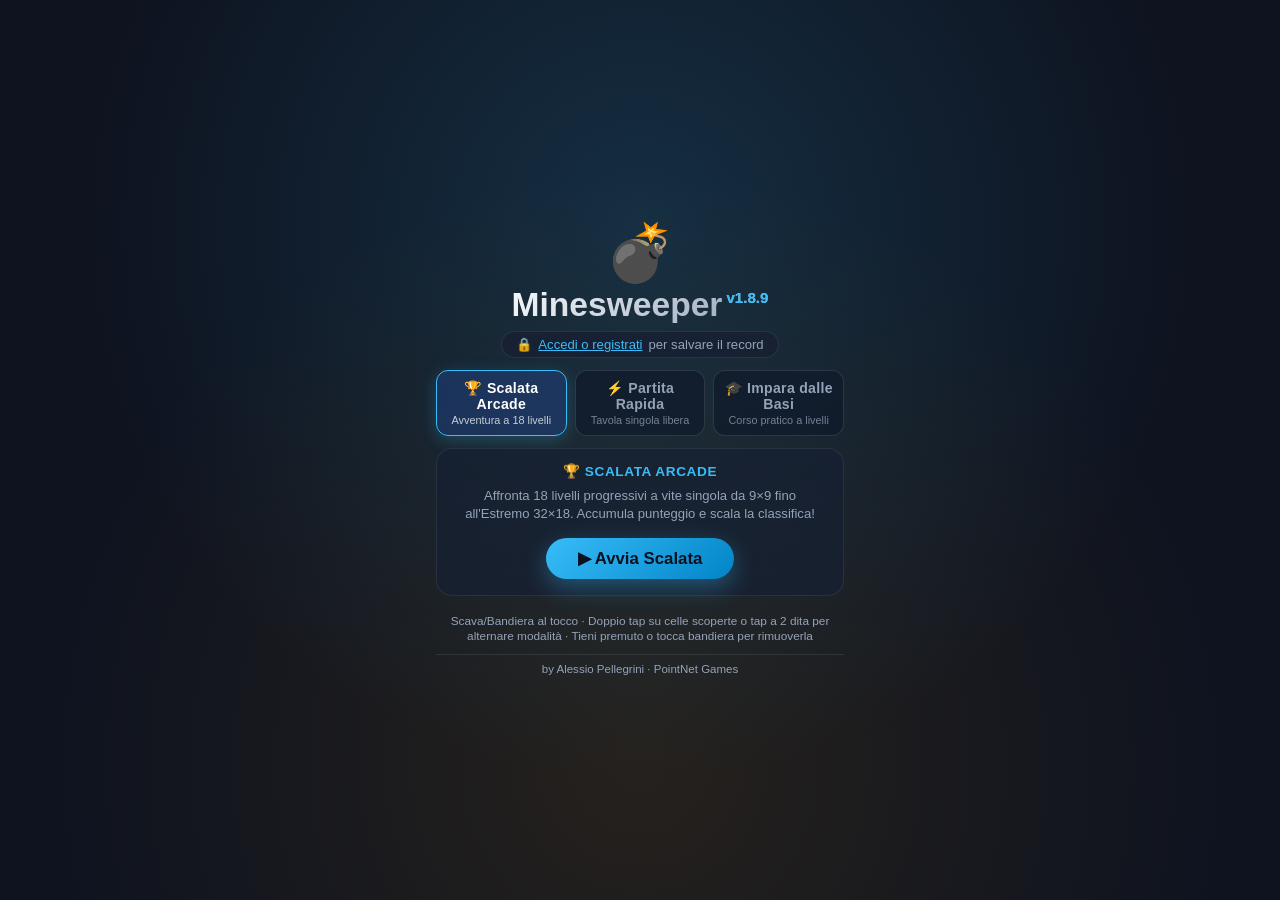
==== commit f903ab4f: "fix(academy): fix flag button location description in Lesson 1 v1.8.9" ====
--- a/games/minesweeper-arcade/index.html
+++ b/games/minesweeper-arcade/index.html
@@ -4,15 +4,15 @@
 	<meta charset="UTF-8">
 	<meta name="viewport" content="width=device-width, initial-scale=1.0, maximum-scale=1.0, user-scalable=no">
 	<title>Minesweeper Arcade</title>
-	<link rel="stylesheet" href="css/style.css?v=1.8.8">
-	<link rel="stylesheet" href="css/tutorial.css?v=1.8.8">
+	<link rel="stylesheet" href="css/style.css?v=1.8.9">
+	<link rel="stylesheet" href="css/tutorial.css?v=1.8.9">
 </head>
 <body>
 
 	<div id="splash">
 		<div class="splash-inner">
 			<div class="splash-emoji">💣</div>
-			<h1 class="splash-title">Minesweeper<sup class="splash-version">v1.8.8</sup></h1>
+			<h1 class="splash-title">Minesweeper<sup class="splash-version">v1.8.9</sup></h1>
 			<div id="splash-player-status" class="splash-player-status" data-i18n="game.verifying_account">Verifica account in corso...</div>
 
 			<!-- SELETTORE MODALITÀ TABS -->
@@ -185,15 +185,15 @@
 	</div>
 
 	<!-- i18n Micro Engine and Language Packs -->
-	<script src="js/i18n/it.js?v=1.8.8"></script>
-	<script src="js/i18n/en.js?v=1.8.8"></script>
-	<script src="js/i18n.js?v=1.8.8"></script>
+	<script src="js/i18n/it.js?v=1.8.9"></script>
+	<script src="js/i18n/en.js?v=1.8.9"></script>
+	<script src="js/i18n.js?v=1.8.9"></script>
 
 	<!-- Game Modules -->
-	<script src="js/audio.js?v=1.8.8"></script>
-	<script src="js/viewport.js?v=1.8.8"></script>
-	<script src="js/solver.js?v=1.8.8"></script>
-	<script src="js/academy.js?v=1.8.8"></script>
-	<script src="js/app.js?v=1.8.8"></script>
+	<script src="js/audio.js?v=1.8.9"></script>
+	<script src="js/viewport.js?v=1.8.9"></script>
+	<script src="js/solver.js?v=1.8.9"></script>
+	<script src="js/academy.js?v=1.8.9"></script>
+	<script src="js/app.js?v=1.8.9"></script>
 </body>
 </html>
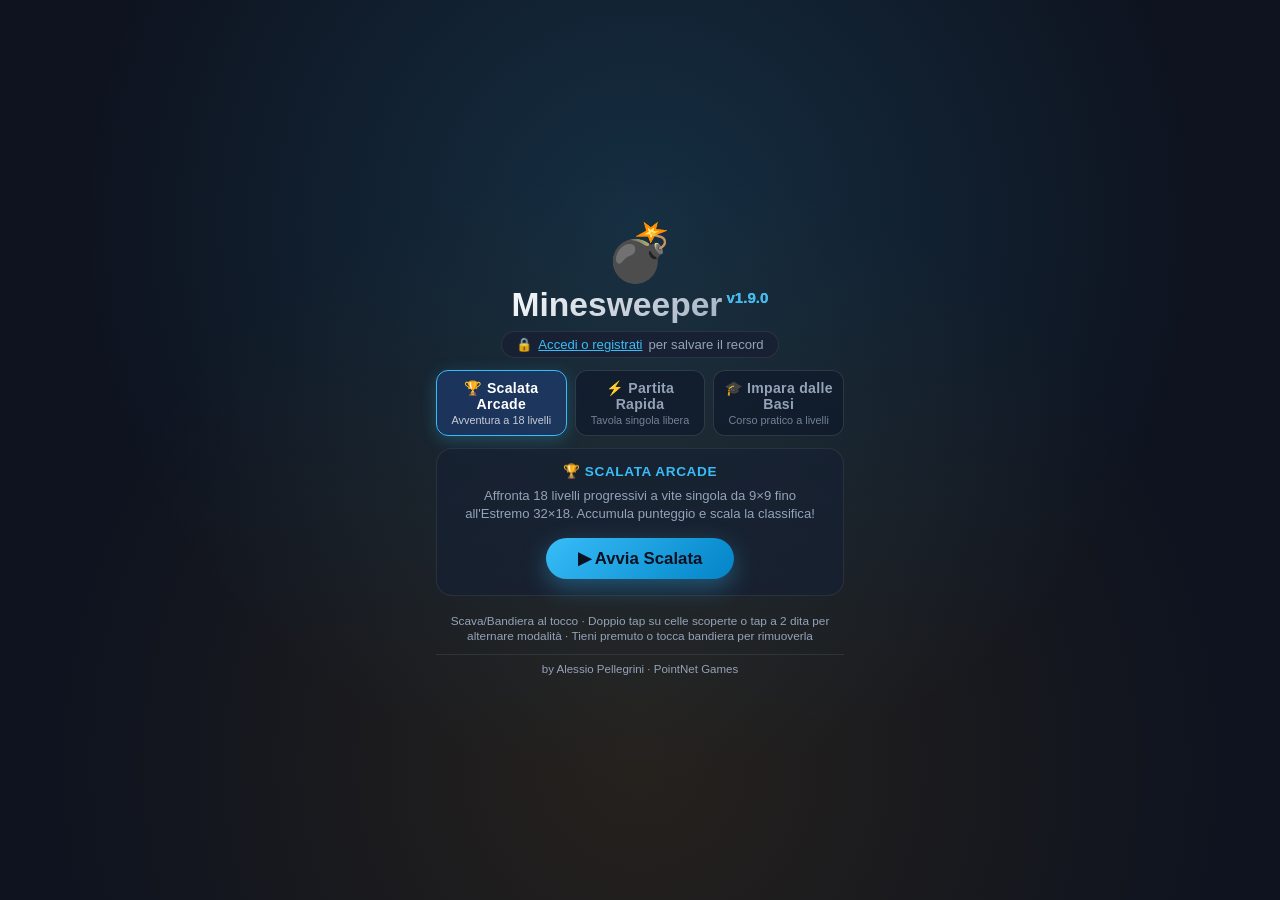
==== commit 9798d030: "feat(academy): formalize generalized X pattern notation across lessons v1.9.0" ====
--- a/games/minesweeper-arcade/index.html
+++ b/games/minesweeper-arcade/index.html
@@ -4,15 +4,15 @@
 	<meta charset="UTF-8">
 	<meta name="viewport" content="width=device-width, initial-scale=1.0, maximum-scale=1.0, user-scalable=no">
 	<title>Minesweeper Arcade</title>
-	<link rel="stylesheet" href="css/style.css?v=1.8.9">
-	<link rel="stylesheet" href="css/tutorial.css?v=1.8.9">
+	<link rel="stylesheet" href="css/style.css?v=1.9.0">
+	<link rel="stylesheet" href="css/tutorial.css?v=1.9.0">
 </head>
 <body>
 
 	<div id="splash">
 		<div class="splash-inner">
 			<div class="splash-emoji">💣</div>
-			<h1 class="splash-title">Minesweeper<sup class="splash-version">v1.8.9</sup></h1>
+			<h1 class="splash-title">Minesweeper<sup class="splash-version">v1.9.0</sup></h1>
 			<div id="splash-player-status" class="splash-player-status" data-i18n="game.verifying_account">Verifica account in corso...</div>
 
 			<!-- SELETTORE MODALITÀ TABS -->
@@ -185,15 +185,15 @@
 	</div>
 
 	<!-- i18n Micro Engine and Language Packs -->
-	<script src="js/i18n/it.js?v=1.8.9"></script>
-	<script src="js/i18n/en.js?v=1.8.9"></script>
-	<script src="js/i18n.js?v=1.8.9"></script>
+	<script src="js/i18n/it.js?v=1.9.0"></script>
+	<script src="js/i18n/en.js?v=1.9.0"></script>
+	<script src="js/i18n.js?v=1.9.0"></script>
 
 	<!-- Game Modules -->
-	<script src="js/audio.js?v=1.8.9"></script>
-	<script src="js/viewport.js?v=1.8.9"></script>
-	<script src="js/solver.js?v=1.8.9"></script>
-	<script src="js/academy.js?v=1.8.9"></script>
-	<script src="js/app.js?v=1.8.9"></script>
+	<script src="js/audio.js?v=1.9.0"></script>
+	<script src="js/viewport.js?v=1.9.0"></script>
+	<script src="js/solver.js?v=1.9.0"></script>
+	<script src="js/academy.js?v=1.9.0"></script>
+	<script src="js/app.js?v=1.9.0"></script>
 </body>
 </html>
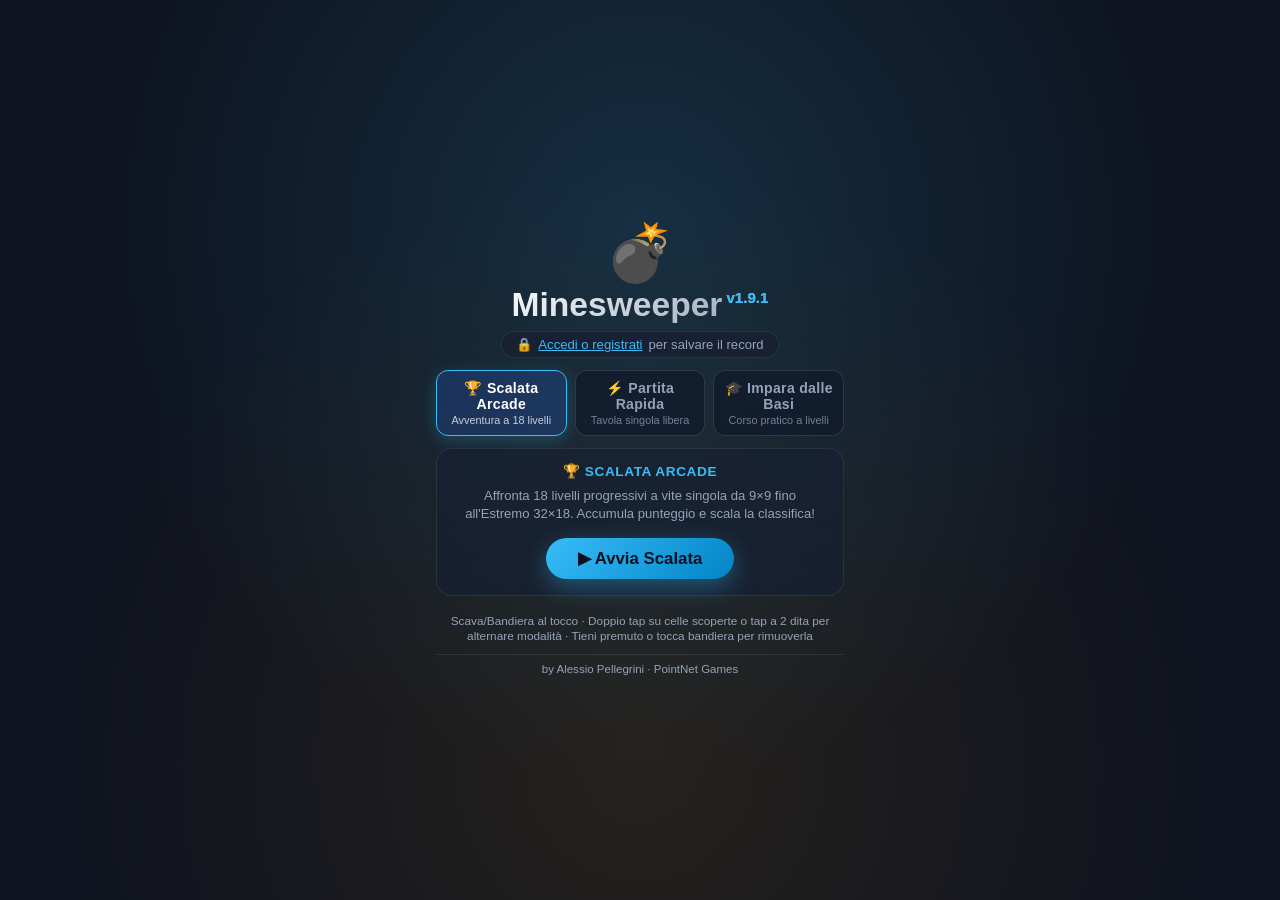
==== commit 82e6e1b3: "refactor(academy): integrate 1-2-X and 1-2-1 didactic hierarchy v1.9.1" ====
--- a/games/minesweeper-arcade/index.html
+++ b/games/minesweeper-arcade/index.html
@@ -4,15 +4,15 @@
 	<meta charset="UTF-8">
 	<meta name="viewport" content="width=device-width, initial-scale=1.0, maximum-scale=1.0, user-scalable=no">
 	<title>Minesweeper Arcade</title>
-	<link rel="stylesheet" href="css/style.css?v=1.9.0">
-	<link rel="stylesheet" href="css/tutorial.css?v=1.9.0">
+	<link rel="stylesheet" href="css/style.css?v=1.9.1">
+	<link rel="stylesheet" href="css/tutorial.css?v=1.9.1">
 </head>
 <body>
 
 	<div id="splash">
 		<div class="splash-inner">
 			<div class="splash-emoji">💣</div>
-			<h1 class="splash-title">Minesweeper<sup class="splash-version">v1.9.0</sup></h1>
+			<h1 class="splash-title">Minesweeper<sup class="splash-version">v1.9.1</sup></h1>
 			<div id="splash-player-status" class="splash-player-status" data-i18n="game.verifying_account">Verifica account in corso...</div>
 
 			<!-- SELETTORE MODALITÀ TABS -->
@@ -185,15 +185,15 @@
 	</div>
 
 	<!-- i18n Micro Engine and Language Packs -->
-	<script src="js/i18n/it.js?v=1.9.0"></script>
-	<script src="js/i18n/en.js?v=1.9.0"></script>
-	<script src="js/i18n.js?v=1.9.0"></script>
+	<script src="js/i18n/it.js?v=1.9.1"></script>
+	<script src="js/i18n/en.js?v=1.9.1"></script>
+	<script src="js/i18n.js?v=1.9.1"></script>
 
 	<!-- Game Modules -->
-	<script src="js/audio.js?v=1.9.0"></script>
-	<script src="js/viewport.js?v=1.9.0"></script>
-	<script src="js/solver.js?v=1.9.0"></script>
-	<script src="js/academy.js?v=1.9.0"></script>
-	<script src="js/app.js?v=1.9.0"></script>
+	<script src="js/audio.js?v=1.9.1"></script>
+	<script src="js/viewport.js?v=1.9.1"></script>
+	<script src="js/solver.js?v=1.9.1"></script>
+	<script src="js/academy.js?v=1.9.1"></script>
+	<script src="js/app.js?v=1.9.1"></script>
 </body>
 </html>
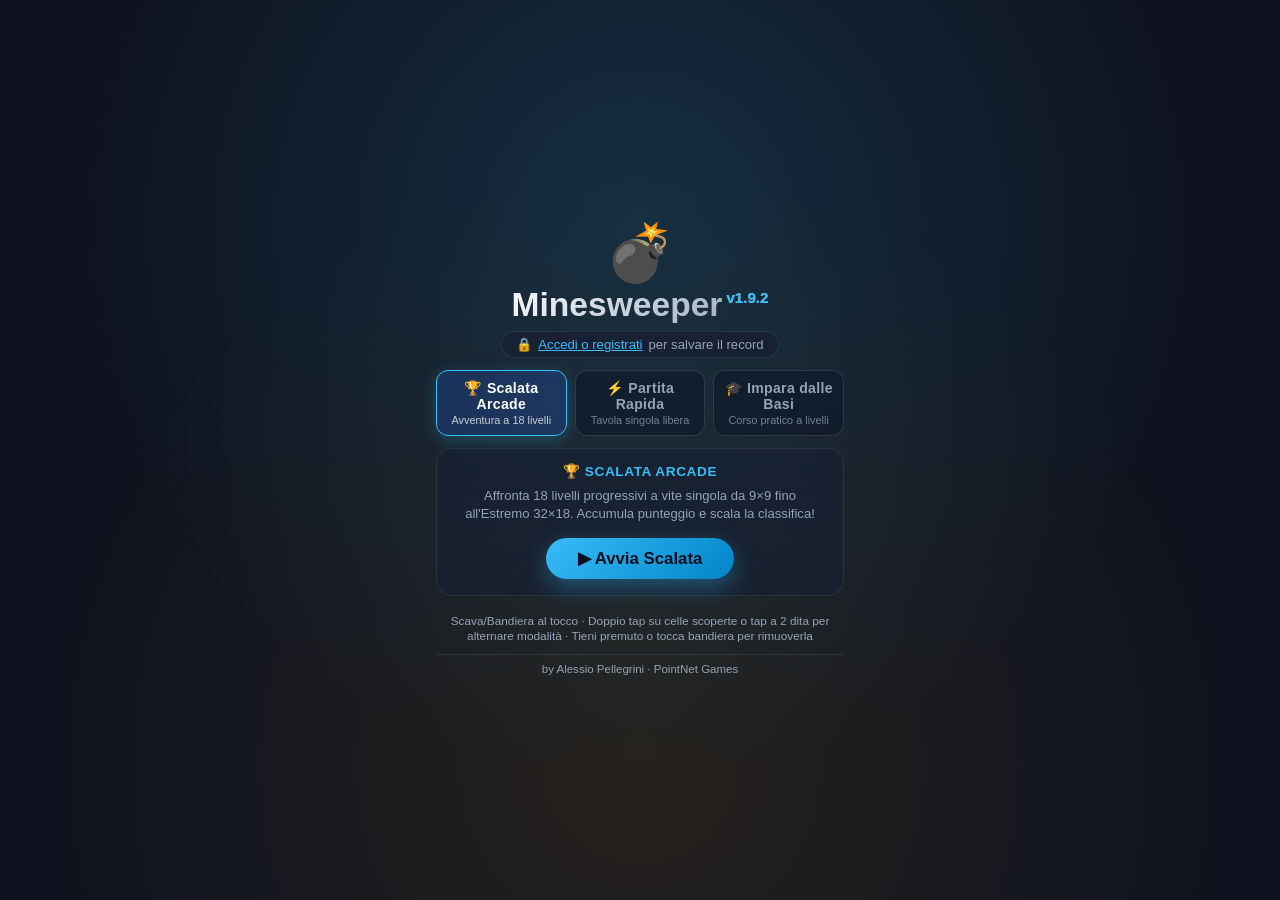
==== commit cdebf008: "feat(academy): convert all academy lessons and puzzles to authentic 9x9 real game boards (v1.9.2)" ====
--- a/games/minesweeper-arcade/index.html
+++ b/games/minesweeper-arcade/index.html
@@ -4,15 +4,15 @@
 	<meta charset="UTF-8">
 	<meta name="viewport" content="width=device-width, initial-scale=1.0, maximum-scale=1.0, user-scalable=no">
 	<title>Minesweeper Arcade</title>
-	<link rel="stylesheet" href="css/style.css?v=1.9.1">
-	<link rel="stylesheet" href="css/tutorial.css?v=1.9.1">
+	<link rel="stylesheet" href="css/style.css?v=1.9.2">
+	<link rel="stylesheet" href="css/tutorial.css?v=1.9.2">
 </head>
 <body>
 
 	<div id="splash">
 		<div class="splash-inner">
 			<div class="splash-emoji">💣</div>
-			<h1 class="splash-title">Minesweeper<sup class="splash-version">v1.9.1</sup></h1>
+			<h1 class="splash-title">Minesweeper<sup class="splash-version">v1.9.2</sup></h1>
 			<div id="splash-player-status" class="splash-player-status" data-i18n="game.verifying_account">Verifica account in corso...</div>
 
 			<!-- SELETTORE MODALITÀ TABS -->
@@ -185,15 +185,15 @@
 	</div>
 
 	<!-- i18n Micro Engine and Language Packs -->
-	<script src="js/i18n/it.js?v=1.9.1"></script>
-	<script src="js/i18n/en.js?v=1.9.1"></script>
-	<script src="js/i18n.js?v=1.9.1"></script>
+	<script src="js/i18n/it.js?v=1.9.2"></script>
+	<script src="js/i18n/en.js?v=1.9.2"></script>
+	<script src="js/i18n.js?v=1.9.2"></script>
 
 	<!-- Game Modules -->
-	<script src="js/audio.js?v=1.9.1"></script>
-	<script src="js/viewport.js?v=1.9.1"></script>
-	<script src="js/solver.js?v=1.9.1"></script>
-	<script src="js/academy.js?v=1.9.1"></script>
-	<script src="js/app.js?v=1.9.1"></script>
+	<script src="js/audio.js?v=1.9.2"></script>
+	<script src="js/viewport.js?v=1.9.2"></script>
+	<script src="js/solver.js?v=1.9.2"></script>
+	<script src="js/academy.js?v=1.9.2"></script>
+	<script src="js/app.js?v=1.9.2"></script>
 </body>
 </html>
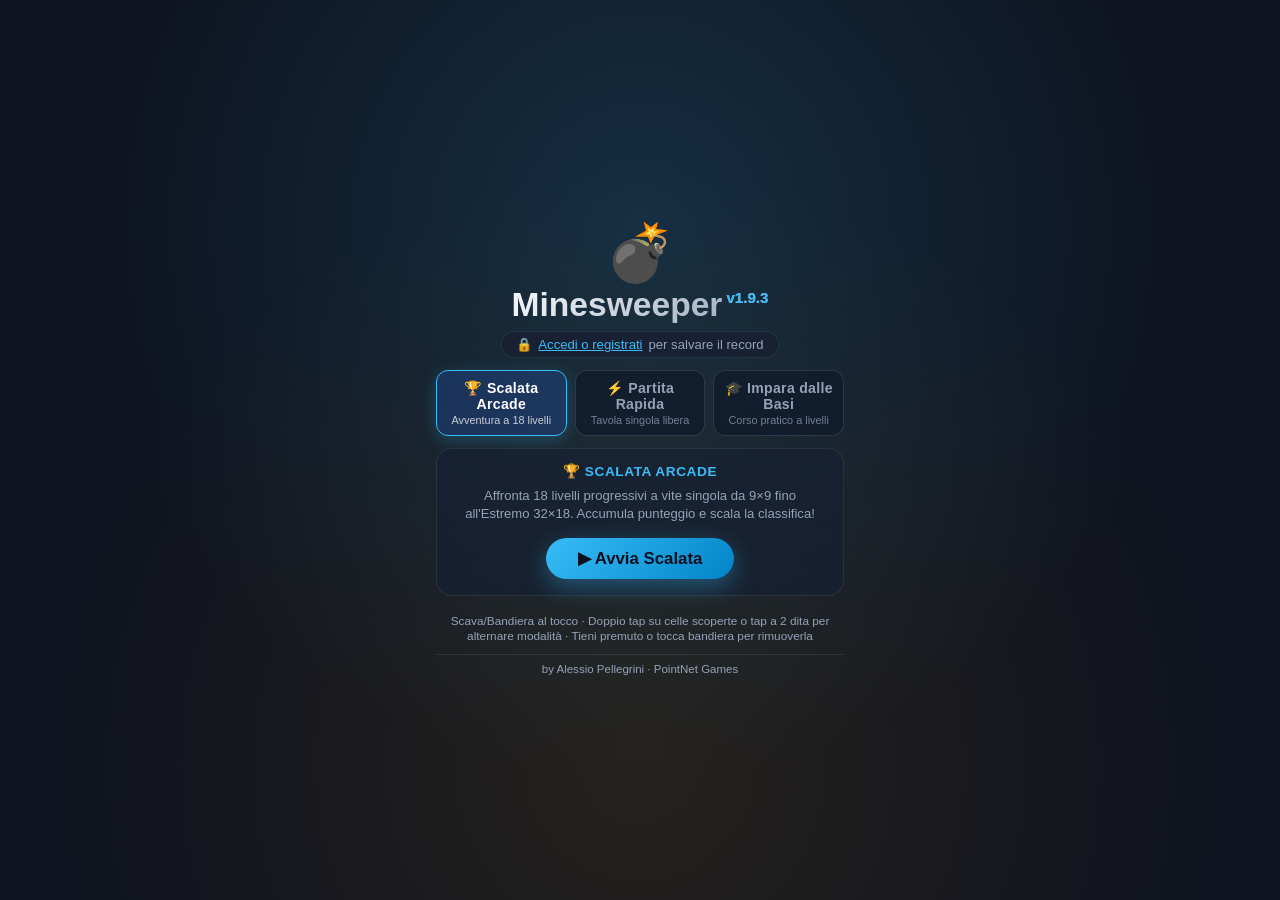
==== commit cccddc34: "fix(academy): allow unflagging cells and correcting mistakes across all lessons (v1.9.3)" ====
--- a/games/minesweeper-arcade/index.html
+++ b/games/minesweeper-arcade/index.html
@@ -4,15 +4,15 @@
 	<meta charset="UTF-8">
 	<meta name="viewport" content="width=device-width, initial-scale=1.0, maximum-scale=1.0, user-scalable=no">
 	<title>Minesweeper Arcade</title>
-	<link rel="stylesheet" href="css/style.css?v=1.9.2">
-	<link rel="stylesheet" href="css/tutorial.css?v=1.9.2">
+	<link rel="stylesheet" href="css/style.css?v=1.9.3">
+	<link rel="stylesheet" href="css/tutorial.css?v=1.9.3">
 </head>
 <body>
 
 	<div id="splash">
 		<div class="splash-inner">
 			<div class="splash-emoji">💣</div>
-			<h1 class="splash-title">Minesweeper<sup class="splash-version">v1.9.2</sup></h1>
+			<h1 class="splash-title">Minesweeper<sup class="splash-version">v1.9.3</sup></h1>
 			<div id="splash-player-status" class="splash-player-status" data-i18n="game.verifying_account">Verifica account in corso...</div>
 
 			<!-- SELETTORE MODALITÀ TABS -->
@@ -185,15 +185,15 @@
 	</div>
 
 	<!-- i18n Micro Engine and Language Packs -->
-	<script src="js/i18n/it.js?v=1.9.2"></script>
-	<script src="js/i18n/en.js?v=1.9.2"></script>
-	<script src="js/i18n.js?v=1.9.2"></script>
+	<script src="js/i18n/it.js?v=1.9.3"></script>
+	<script src="js/i18n/en.js?v=1.9.3"></script>
+	<script src="js/i18n.js?v=1.9.3"></script>
 
 	<!-- Game Modules -->
-	<script src="js/audio.js?v=1.9.2"></script>
-	<script src="js/viewport.js?v=1.9.2"></script>
-	<script src="js/solver.js?v=1.9.2"></script>
-	<script src="js/academy.js?v=1.9.2"></script>
-	<script src="js/app.js?v=1.9.2"></script>
+	<script src="js/audio.js?v=1.9.3"></script>
+	<script src="js/viewport.js?v=1.9.3"></script>
+	<script src="js/solver.js?v=1.9.3"></script>
+	<script src="js/academy.js?v=1.9.3"></script>
+	<script src="js/app.js?v=1.9.3"></script>
 </body>
 </html>
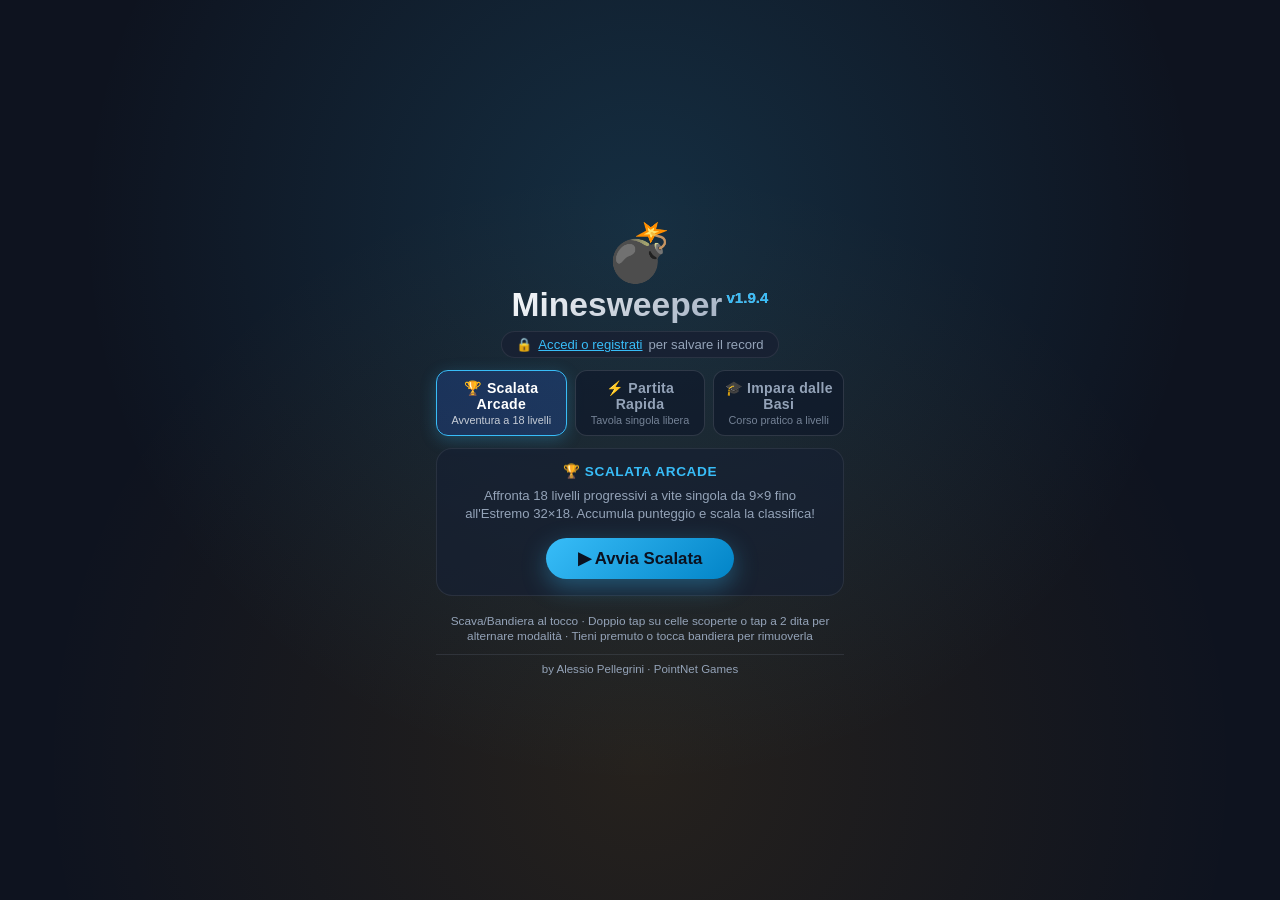
==== commit 5e297941: "feat(academy): introduce differentiated 9x9 test challenge boards across all lessons (v1.9.4)" ====
--- a/games/minesweeper-arcade/index.html
+++ b/games/minesweeper-arcade/index.html
@@ -4,15 +4,15 @@
 	<meta charset="UTF-8">
 	<meta name="viewport" content="width=device-width, initial-scale=1.0, maximum-scale=1.0, user-scalable=no">
 	<title>Minesweeper Arcade</title>
-	<link rel="stylesheet" href="css/style.css?v=1.9.3">
-	<link rel="stylesheet" href="css/tutorial.css?v=1.9.3">
+	<link rel="stylesheet" href="css/style.css?v=1.9.4">
+	<link rel="stylesheet" href="css/tutorial.css?v=1.9.4">
 </head>
 <body>
 
 	<div id="splash">
 		<div class="splash-inner">
 			<div class="splash-emoji">💣</div>
-			<h1 class="splash-title">Minesweeper<sup class="splash-version">v1.9.3</sup></h1>
+			<h1 class="splash-title">Minesweeper<sup class="splash-version">v1.9.4</sup></h1>
 			<div id="splash-player-status" class="splash-player-status" data-i18n="game.verifying_account">Verifica account in corso...</div>
 
 			<!-- SELETTORE MODALITÀ TABS -->
@@ -185,15 +185,15 @@
 	</div>
 
 	<!-- i18n Micro Engine and Language Packs -->
-	<script src="js/i18n/it.js?v=1.9.3"></script>
-	<script src="js/i18n/en.js?v=1.9.3"></script>
-	<script src="js/i18n.js?v=1.9.3"></script>
+	<script src="js/i18n/it.js?v=1.9.4"></script>
+	<script src="js/i18n/en.js?v=1.9.4"></script>
+	<script src="js/i18n.js?v=1.9.4"></script>
 
 	<!-- Game Modules -->
-	<script src="js/audio.js?v=1.9.3"></script>
-	<script src="js/viewport.js?v=1.9.3"></script>
-	<script src="js/solver.js?v=1.9.3"></script>
-	<script src="js/academy.js?v=1.9.3"></script>
-	<script src="js/app.js?v=1.9.3"></script>
+	<script src="js/audio.js?v=1.9.4"></script>
+	<script src="js/viewport.js?v=1.9.4"></script>
+	<script src="js/solver.js?v=1.9.4"></script>
+	<script src="js/academy.js?v=1.9.4"></script>
+	<script src="js/app.js?v=1.9.4"></script>
 </body>
 </html>
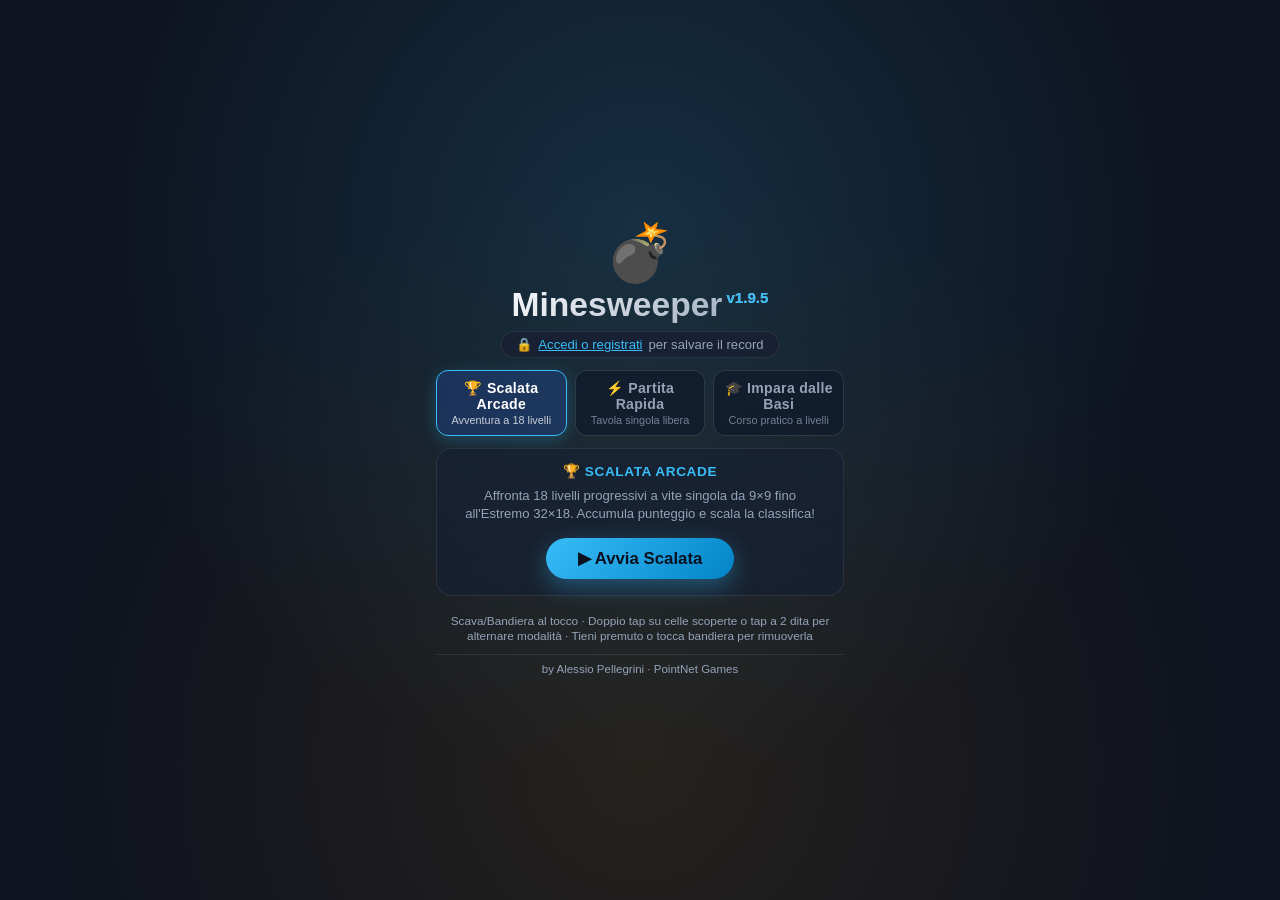
==== commit 2ae12459: "Release minesweeper-arcade v1.9.5: true no-guess repair generator, tutor pattern fixes, anti-cheat &" ====
--- a/games/minesweeper-arcade/index.html
+++ b/games/minesweeper-arcade/index.html
@@ -2,17 +2,17 @@
 <html lang="it">
 <head>
 	<meta charset="UTF-8">
-	<meta name="viewport" content="width=device-width, initial-scale=1.0, maximum-scale=1.0, user-scalable=no">
+	<meta name="viewport" content="width=device-width, initial-scale=1.0">
 	<title>Minesweeper Arcade</title>
-	<link rel="stylesheet" href="css/style.css?v=1.9.4">
-	<link rel="stylesheet" href="css/tutorial.css?v=1.9.4">
+	<link rel="stylesheet" href="css/style.css?v=1.9.5">
+	<link rel="stylesheet" href="css/tutorial.css?v=1.9.5">
 </head>
 <body>
 
 	<div id="splash">
 		<div class="splash-inner">
 			<div class="splash-emoji">💣</div>
-			<h1 class="splash-title">Minesweeper<sup class="splash-version">v1.9.4</sup></h1>
+			<h1 class="splash-title">Minesweeper<sup class="splash-version">v1.9.5</sup></h1>
 			<div id="splash-player-status" class="splash-player-status" data-i18n="game.verifying_account">Verifica account in corso...</div>
 
 			<!-- SELETTORE MODALITÀ TABS -->
@@ -185,15 +185,16 @@
 	</div>
 
 	<!-- i18n Micro Engine and Language Packs -->
-	<script src="js/i18n/it.js?v=1.9.4"></script>
-	<script src="js/i18n/en.js?v=1.9.4"></script>
-	<script src="js/i18n.js?v=1.9.4"></script>
+	<script src="js/i18n/it.js?v=1.9.5"></script>
+	<script src="js/i18n/en.js?v=1.9.5"></script>
+	<script src="js/i18n.js?v=1.9.5"></script>
 
 	<!-- Game Modules -->
-	<script src="js/audio.js?v=1.9.4"></script>
-	<script src="js/viewport.js?v=1.9.4"></script>
-	<script src="js/solver.js?v=1.9.4"></script>
-	<script src="js/academy.js?v=1.9.4"></script>
-	<script src="js/app.js?v=1.9.4"></script>
+	<script src="js/audio.js?v=1.9.5"></script>
+	<script src="js/viewport.js?v=1.9.5"></script>
+	<script src="js/solver.js?v=1.9.5"></script>
+	<script src="js/noguess.js?v=1.9.5"></script>
+	<script src="js/academy.js?v=1.9.5"></script>
+	<script src="js/app.js?v=1.9.5"></script>
 </body>
 </html>
